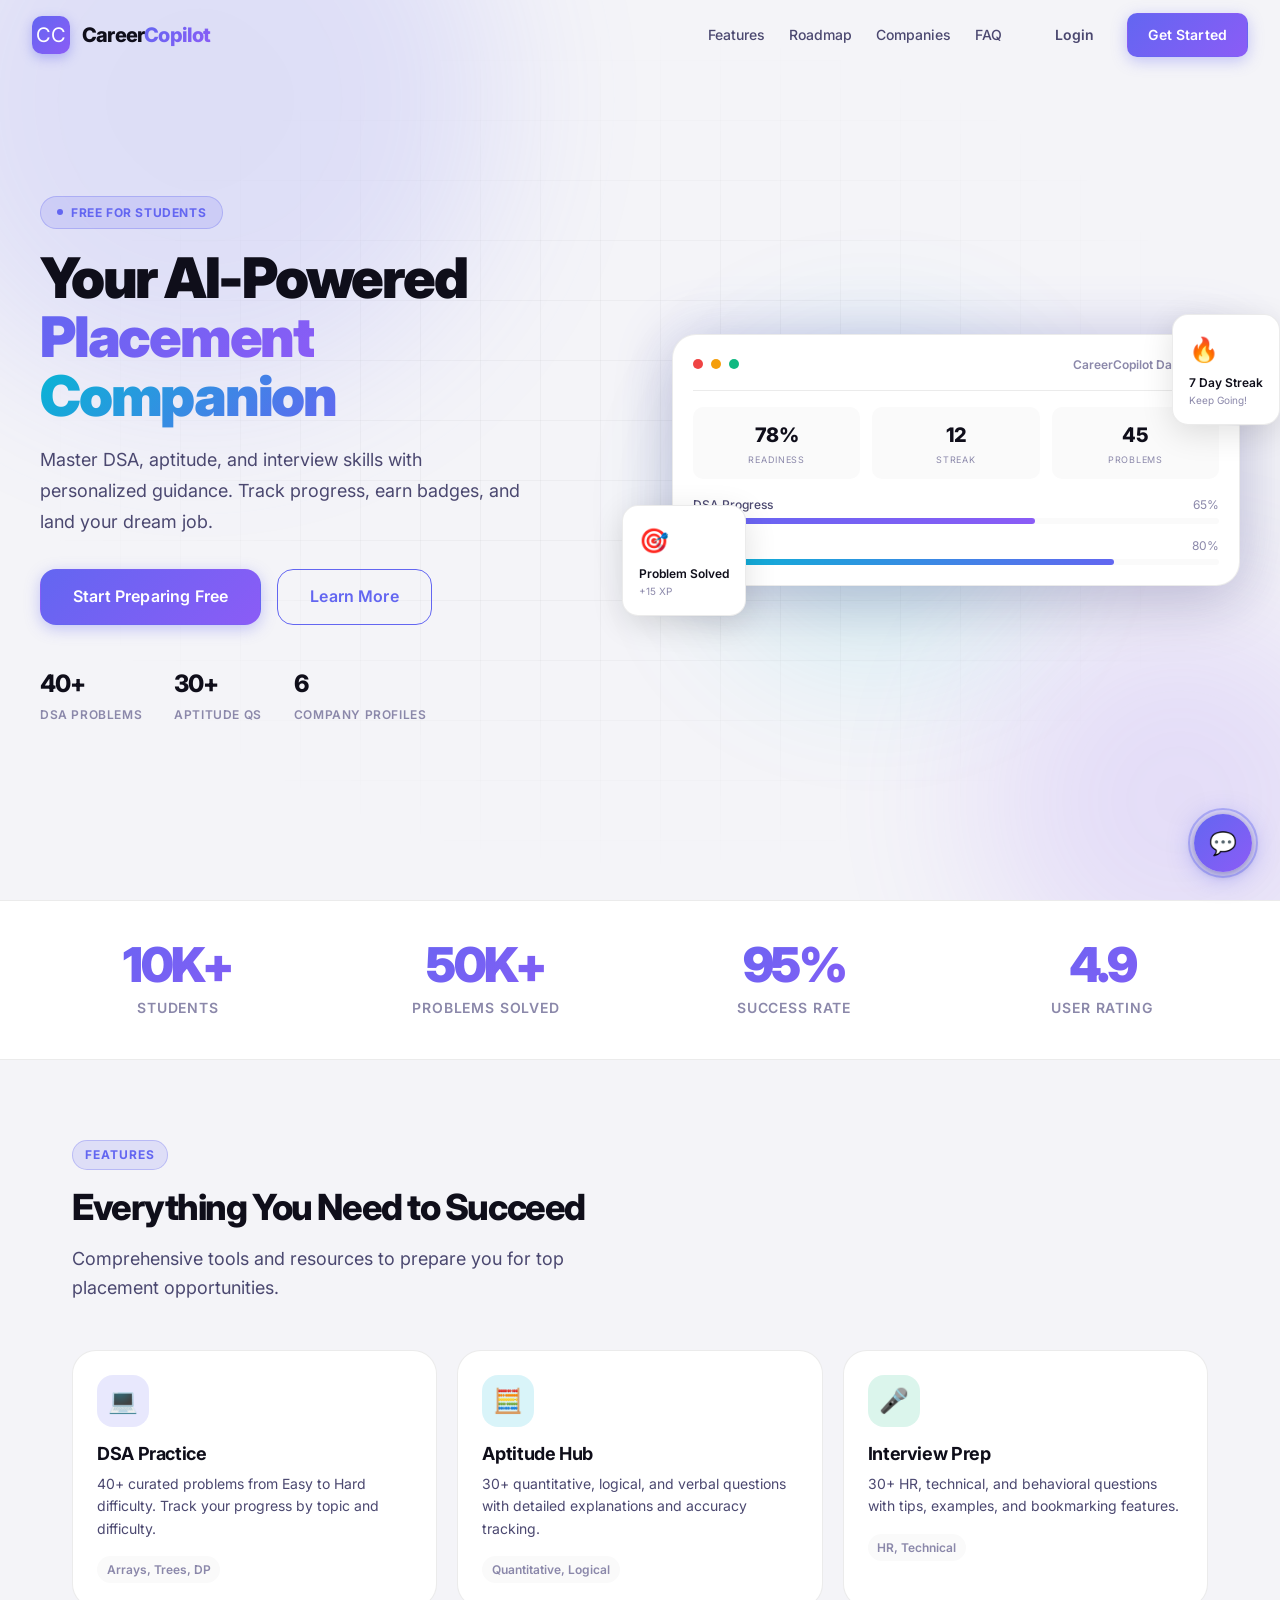
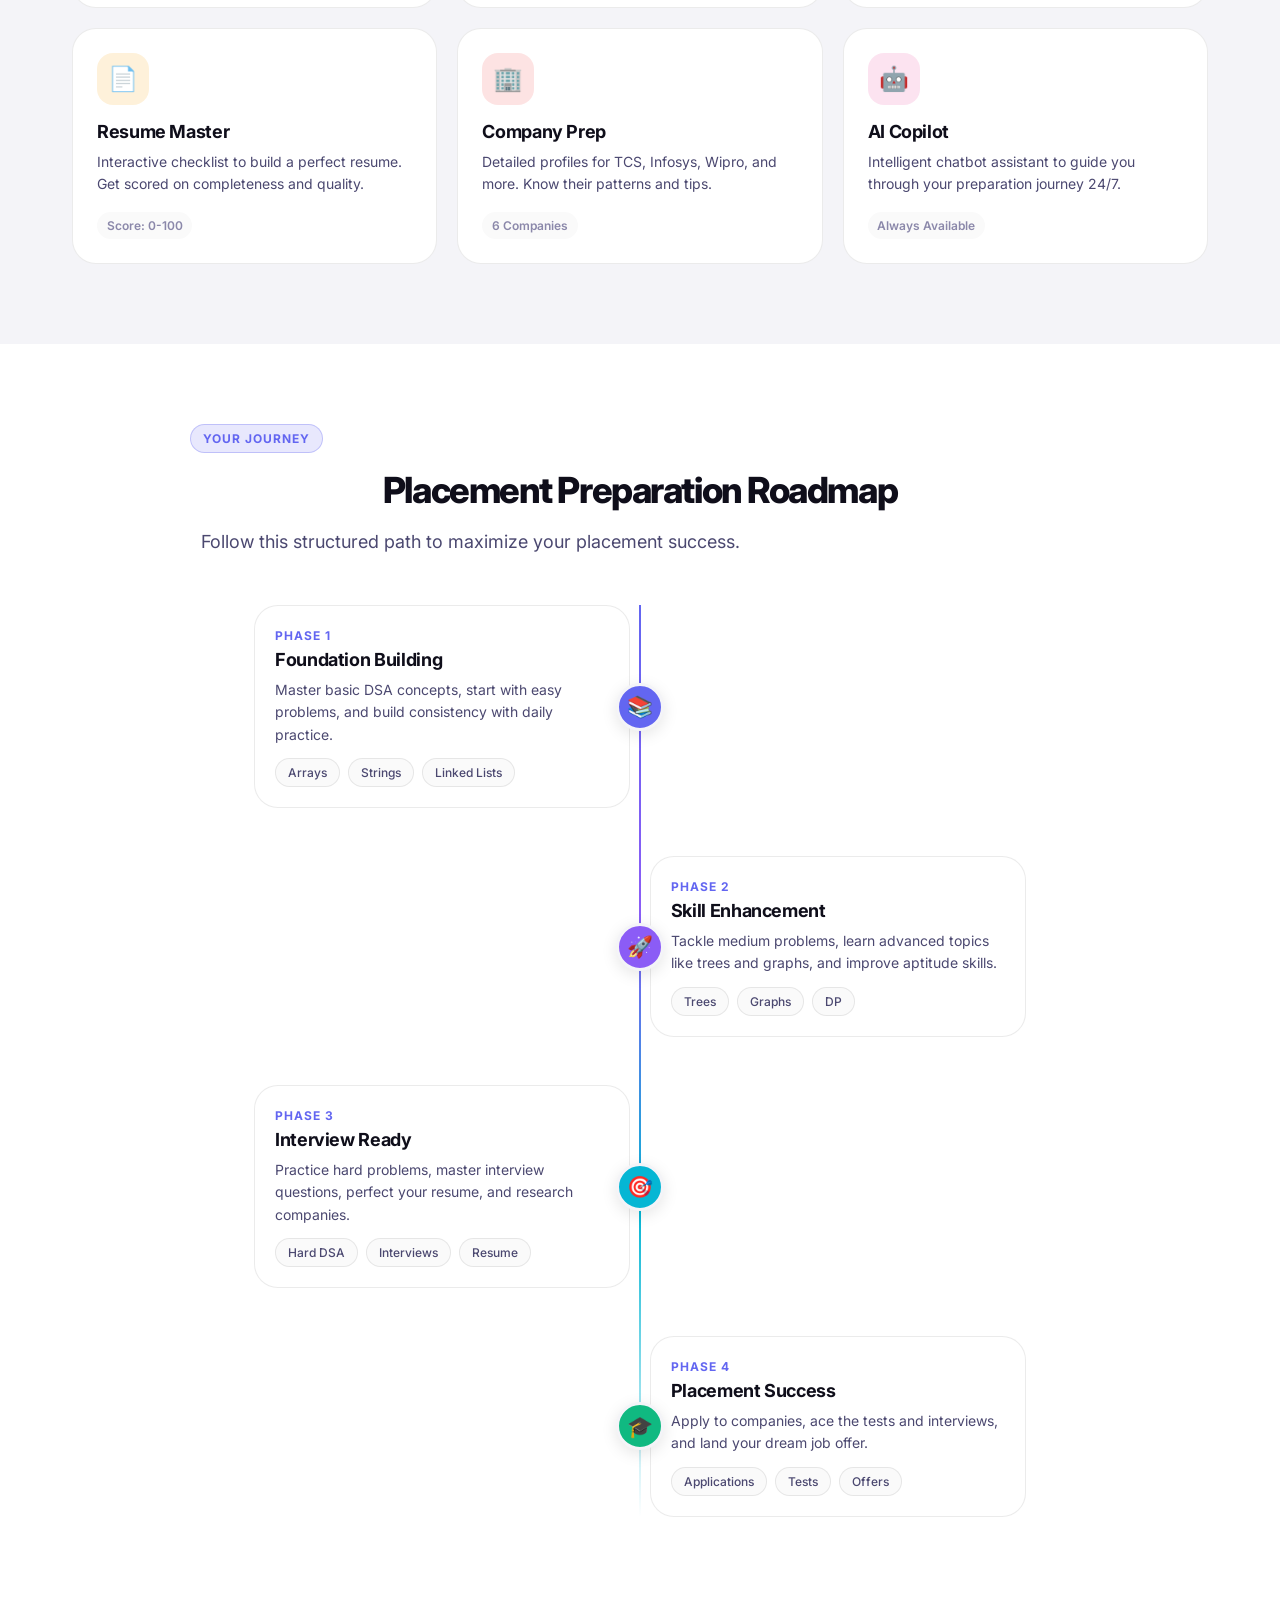
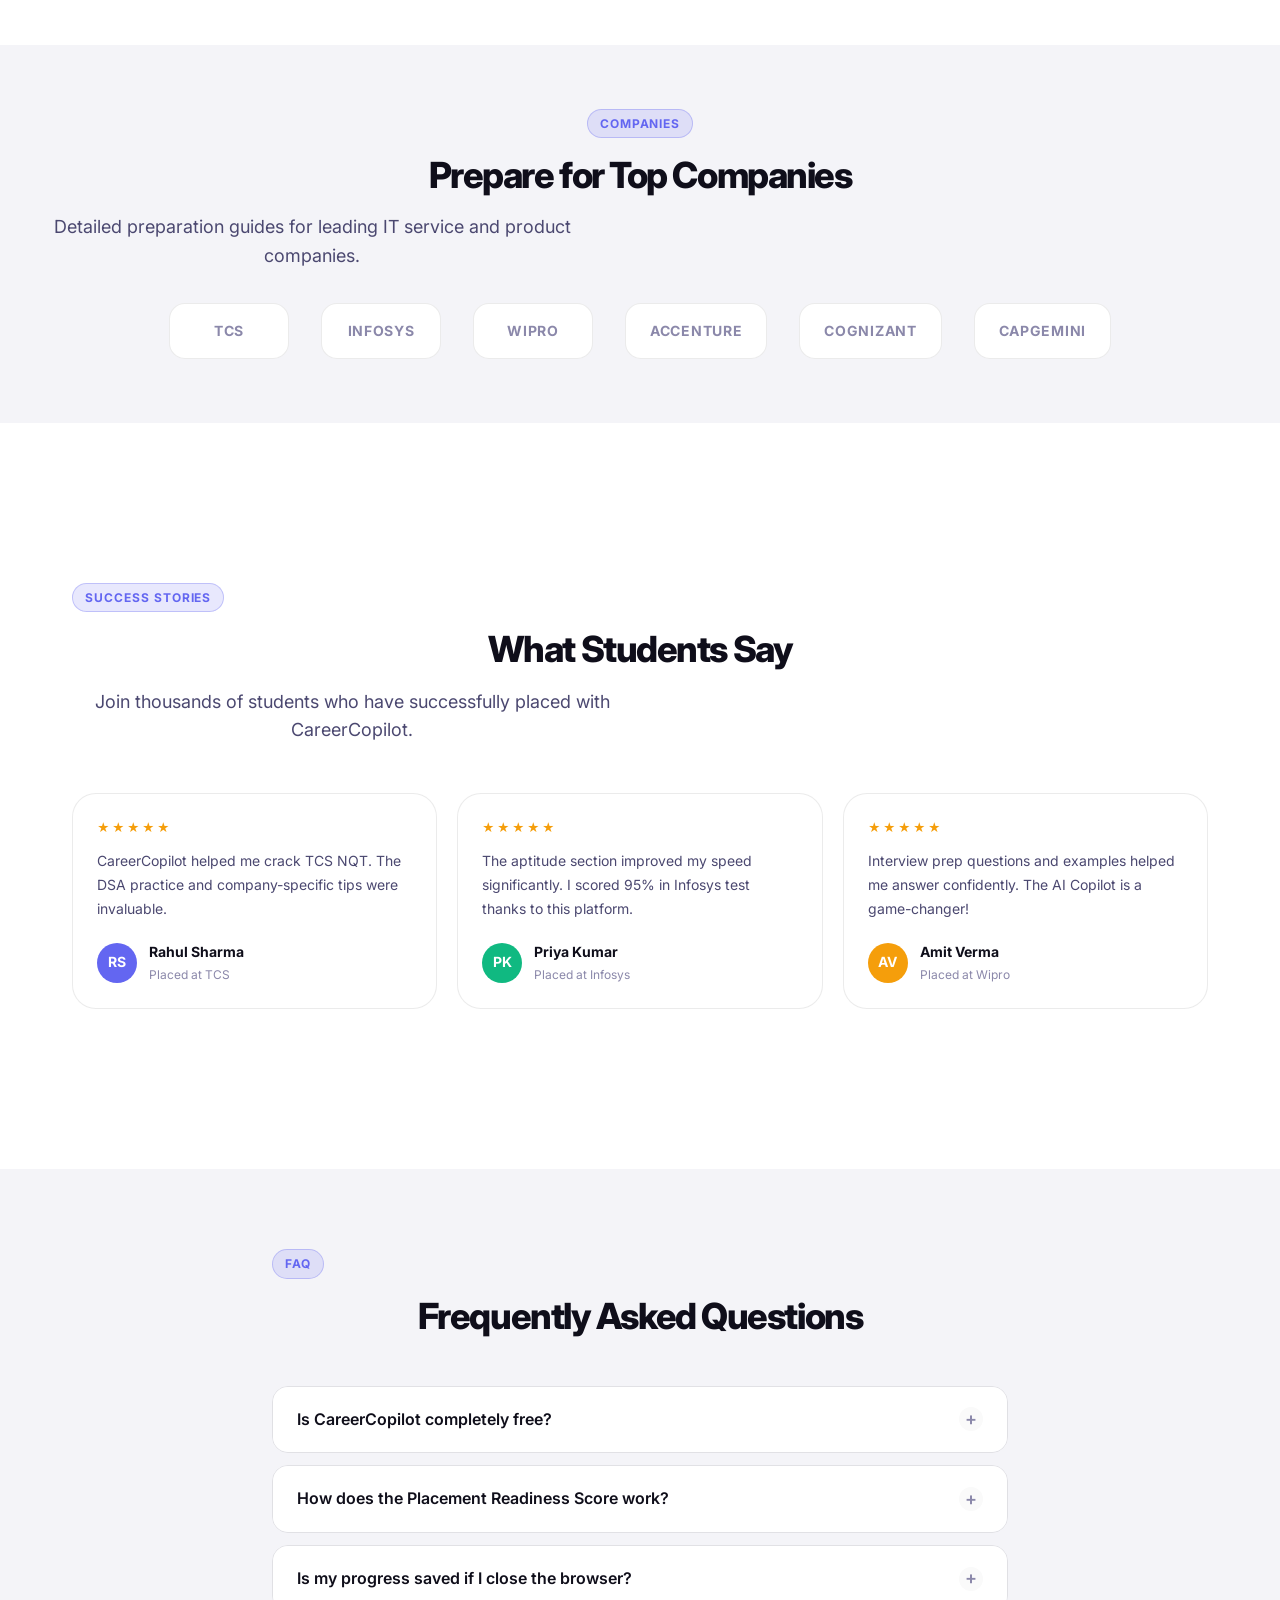
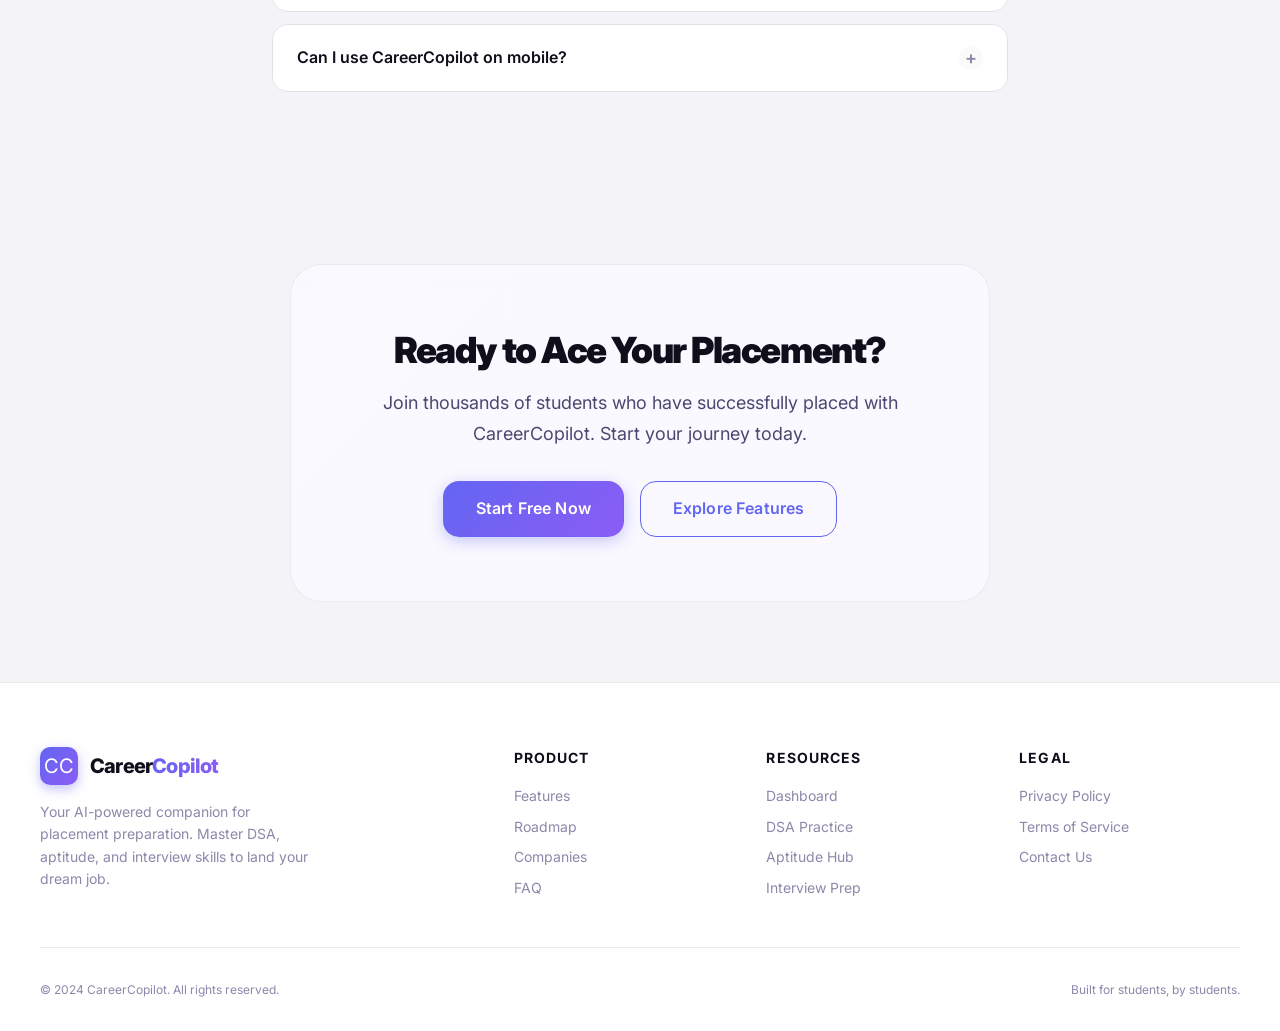
==== index.html @ 29f4ef12 "Initial Commit" ====
<!DOCTYPE html>
<html lang="en">
<head>
<meta charset="UTF-8">
<meta name="viewport" content="width=device-width, initial-scale=1.0">
<title>CareerCopilot — Your AI-Powered Placement Preparation Companion</title>
<meta name="description" content="Ace your placement preparation with CareerCopilot. Practice DSA, aptitude, interview questions, and track your progress with AI-powered guidance.">
<link rel="stylesheet" href="css/designsystem.css">
<link rel="stylesheet" href="css/landing.css">
<link rel="stylesheet" href="css/chatbot.css">
</head>
<body>

<!-- Landing Navigation -->
<nav class="landing-nav">
  <a href="index.html" class="nav-brand">
    <div class="nav-brand-icon">CC</div>
    <div class="nav-brand-name">Career<span>Copilot</span></div>
  </a>
  <div class="nav-links">
    <a href="#features">Features</a>
    <a href="#roadmap">Roadmap</a>
    <a href="#companies">Companies</a>
    <a href="#faq">FAQ</a>
  </div>
  <div class="nav-actions">
    <a href=" dashboard.html" class="btn btn-ghost">Login</a>
    <a href="dashboard.html" class="btn btn-primary">Get Started</a>
  </div>
  <button class="nav-mobile-btn">☰</button>
</nav>

<!-- Hero Section -->
<section class="hero">
  <div class="hero-bg">
    <div class="hero-orb hero-orb-1"></div>
    <div class="hero-orb hero-orb-2"></div>
    <div class="hero-orb hero-orb-3"></div>
    <div class="hero-grid"></div>
  </div>
  
  <div class="hero-content">
    <div class="hero-text">
      <div class="hero-badge">
        <span class="hero-badge-dot"></span>
        Free for Students
      </div>
      <h1 class="hero-title">
        Your AI-Powered<br>
        <span class="highlight">Placement</span> <span class="line-accent">Companion</span>
      </h1>
      <p class="hero-desc">
        Master DSA, aptitude, and interview skills with personalized guidance. Track progress, earn badges, and land your dream job.
      </p>
      <div class="hero-cta">
        <a href="dashboard.html" class="btn btn-primary btn-lg">Start Preparing Free</a>
        <a href="#features" class="btn btn-outline btn-lg">Learn More</a>
      </div>
      <div class="hero-stats">
        <div class="hero-stat-item">
          <div class="hero-stat-value">40+</div>
          <div class="hero-stat-label">DSA Problems</div>
        </div>
        <div class="hero-stat-item">
          <div class="hero-stat-value">30+</div>
          <div class="hero-stat-label">Aptitude Qs</div>
        </div>
        <div class="hero-stat-item">
          <div class="hero-stat-value">6</div>
          <div class="hero-stat-label">Company Profiles</div>
        </div>
      </div>
    </div>
    
    <div class="hero-visual">
      <div class="hero-dashboard-mock">
        <div class="mock-header">
          <div class="mock-dot mock-dot-red"></div>
          <div class="mock-dot mock-dot-yellow"></div>
          <div class="mock-dot mock-dot-green"></div>
          <div class="mock-title">CareerCopilot Dashboard</div>
        </div>
        <div class="mock-stats-row">
          <div class="mock-stat">
            <div class="mock-stat-val">78%</div>
            <div class="mock-stat-lbl">Readiness</div>
          </div>
          <div class="mock-stat">
            <div class="mock-stat-val">12</div>
            <div class="mock-stat-lbl">Streak</div>
          </div>
          <div class="mock-stat">
            <div class="mock-stat-val">45</div>
            <div class="mock-stat-lbl">Problems</div>
          </div>
        </div>
        <div class="mock-progress-list">
          <div class="mock-progress-item">
            <div class="mock-progress-header">
              <span class="mock-progress-label">DSA Progress</span>
              <span class="mock-progress-pct">65%</span>
            </div>
            <div class="progress-bar">
              <div class="progress-fill" style="width: 65%;"></div>
            </div>
          </div>
          <div class="mock-progress-item">
            <div class="mock-progress-header">
              <span class="mock-progress-label">Aptitude</span>
              <span class="mock-progress-pct">80%</span>
            </div>
            <div class="progress-bar">
              <div class="progress-fill accent" style="width: 80%;"></div>
            </div>
          </div>
        </div>
      </div>
      
      <div class="hero-float-card hero-float-card-1">
        <div class="float-card-icon">🎯</div>
        <div class="float-card-text">Problem Solved</div>
        <div class="float-card-sub">+15 XP</div>
      </div>
      
      <div class="hero-float-card hero-float-card-2">
        <div class="float-card-icon">🔥</div>
        <div class="float-card-text">7 Day Streak</div>
        <div class="float-card-sub">Keep Going!</div>
      </div>
    </div>
  </div>
</section>

<!-- Stats Bar -->
<section class="stats-showcase">
  <div class="stats-showcase-grid">
    <div class="showcase-stat">
      <div class="showcase-stat-value">10K+</div>
      <div class="showcase-stat-label">Students</div>
    </div>
    <div class="showcase-stat">
      <div class="showcase-stat-value">50K+</div>
      <div class="showcase-stat-label">Problems Solved</div>
    </div>
    <div class="showcase-stat">
      <div class="showcase-stat-value">95%</div>
      <div class="showcase-stat-label">Success Rate</div>
    </div>
    <div class="showcase-stat">
      <div class="showcase-stat-value">4.9</div>
      <div class="showcase-stat-label">User Rating</div>
    </div>
  </div>
</section>

<!-- Features Section -->
<section class="landing-section" id="features">
  <div class="section-eyebrow">Features</div>
  <h2 class="section-heading">Everything You Need to Succeed</h2>
  <p class="section-subheading">Comprehensive tools and resources to prepare you for top placement opportunities.</p>
  
  <div class="features-grid">
    <div class="feature-card">
      <div class="feature-icon purple">💻</div>
      <h3 class="feature-title">DSA Practice</h3>
      <p class="feature-desc">40+ curated problems from Easy to Hard difficulty. Track your progress by topic and difficulty.</p>
      <span class="feature-tag">Arrays, Trees, DP</span>
    </div>
    
    <div class="feature-card">
      <div class="feature-icon cyan">🧮</div>
      <h3 class="feature-title">Aptitude Hub</h3>
      <p class="feature-desc">30+ quantitative, logical, and verbal questions with detailed explanations and accuracy tracking.</p>
      <span class="feature-tag">Quantitative, Logical</span>
    </div>
    
    <div class="feature-card">
      <div class="feature-icon green">🎤</div>
      <h3 class="feature-title">Interview Prep</h3>
      <p class="feature-desc">30+ HR, technical, and behavioral questions with tips, examples, and bookmarking features.</p>
      <span class="feature-tag">HR, Technical</span>
    </div>
    
    <div class="feature-card">
      <div class="feature-icon amber">📄</div>
      <h3 class="feature-title">Resume Master</h3>
      <p class="feature-desc">Interactive checklist to build a perfect resume. Get scored on completeness and quality.</p>
      <span class="feature-tag">Score: 0-100</span>
    </div>
    
    <div class="feature-card">
      <div class="feature-icon red">🏢</div>
      <h3 class="feature-title">Company Prep</h3>
      <p class="feature-desc">Detailed profiles for TCS, Infosys, Wipro, and more. Know their patterns and tips.</p>
      <span class="feature-tag">6 Companies</span>
    </div>
    
    <div class="feature-card">
      <div class="feature-icon pink">🤖</div>
      <h3 class="feature-title">AI Copilot</h3>
      <p class="feature-desc">Intelligent chatbot assistant to guide you through your preparation journey 24/7.</p>
      <span class="feature-tag">Always Available</span>
    </div>
  </div>
</section>

<!-- Roadmap Section -->
<section class="roadmap-section" id="roadmap">
  <div class="roadmap-inner">
    <div class="section-eyebrow text-center">Your Journey</div>
    <h2 class="section-heading text-center">Placement Preparation Roadmap</h2>
    <p class="section-subheading text-center">Follow this structured path to maximize your placement success.</p>
    
    <div class="roadmap-timeline">
      <div class="timeline-item">
        <div class="timeline-dot" style="background: #6366F1;">📚</div>
        <div class="timeline-content">
          <div class="timeline-phase">Phase 1</div>
          <h3 class="timeline-title">Foundation Building</h3>
          <p class="timeline-desc">Master basic DSA concepts, start with easy problems, and build consistency with daily practice.</p>
          <div class="timeline-tags">
            <span class="tag">Arrays</span>
            <span class="tag">Strings</span>
            <span class="tag">Linked Lists</span>
          </div>
        </div>
      </div>
      
      <div class="timeline-item">
        <div class="timeline-dot" style="background: #8B5CF6;">🚀</div>
        <div class="timeline-content">
          <div class="timeline-phase">Phase 2</div>
          <h3 class="timeline-title">Skill Enhancement</h3>
          <p class="timeline-desc">Tackle medium problems, learn advanced topics like trees and graphs, and improve aptitude skills.</p>
          <div class="timeline-tags">
            <span class="tag">Trees</span>
            <span class="tag">Graphs</span>
            <span class="tag">DP</span>
          </div>
        </div>
      </div>
      
      <div class="timeline-item">
        <div class="timeline-dot" style="background: #06B6D4;">🎯</div>
        <div class="timeline-content">
          <div class="timeline-phase">Phase 3</div>
          <h3 class="timeline-title">Interview Ready</h3>
          <p class="timeline-desc">Practice hard problems, master interview questions, perfect your resume, and research companies.</p>
          <div class="timeline-tags">
            <span class="tag">Hard DSA</span>
            <span class="tag">Interviews</span>
            <span class="tag">Resume</span>
          </div>
        </div>
      </div>
      
      <div class="timeline-item">
        <div class="timeline-dot" style="background: #10B981;">🎓</div>
        <div class="timeline-content">
          <div class="timeline-phase">Phase 4</div>
          <h3 class="timeline-title">Placement Success</h3>
          <p class="timeline-desc">Apply to companies, ace the tests and interviews, and land your dream job offer.</p>
          <div class="timeline-tags">
            <span class="tag">Applications</span>
            <span class="tag">Tests</span>
            <span class="tag">Offers</span>
          </div>
        </div>
      </div>
    </div>
  </div>
</section>

<!-- Companies Section -->
<section class="companies-section" id="companies">
  <div class="section-eyebrow">Companies</div>
  <h2 class="section-heading text-center">Prepare for Top Companies</h2>
  <p class="section-subheading text-center">Detailed preparation guides for leading IT service and product companies.</p>
  
  <div class="company-logos">
    <div class="company-logo-item">TCS</div>
    <div class="company-logo-item">Infosys</div>
    <div class="company-logo-item">Wipro</div>
    <div class="company-logo-item">Accenture</div>
    <div class="company-logo-item">Cognizant</div>
    <div class="company-logo-item">Capgemini</div>
  </div>
</section>

<!-- Testimonials Section -->
<section class="testimonials-section">
  <div class="landing-section">
    <div class="section-eyebrow text-center">Success Stories</div>
    <h2 class="section-heading text-center">What Students Say</h2>
    <p class="section-subheading text-center">Join thousands of students who have successfully placed with CareerCopilot.</p>
    
    <div class="testimonials-grid">
      <div class="testimonial-card">
        <div class="stars">★★★★★</div>
        <p class="testimonial-text">CareerCopilot helped me crack TCS NQT. The DSA practice and company-specific tips were invaluable.</p>
        <div class="testimonial-author">
          <div class="author-avatar" style="background: #6366F1;">RS</div>
          <div>
            <div class="author-name">Rahul Sharma</div>
            <div class="author-role">Placed at TCS</div>
          </div>
        </div>
      </div>
      
      <div class="testimonial-card">
        <div class="stars">★★★★★</div>
        <p class="testimonial-text">The aptitude section improved my speed significantly. I scored 95% in Infosys test thanks to this platform.</p>
        <div class="testimonial-author">
          <div class="author-avatar" style="background: #10B981;">PK</div>
          <div>
            <div class="author-name">Priya Kumar</div>
            <div class="author-role">Placed at Infosys</div>
          </div>
        </div>
      </div>
      
      <div class="testimonial-card">
        <div class="stars">★★★★★</div>
        <p class="testimonial-text">Interview prep questions and examples helped me answer confidently. The AI Copilot is a game-changer!</p>
        <div class="testimonial-author">
          <div class="author-avatar" style="background: #F59E0B;">AV</div>
          <div>
            <div class="author-name">Amit Verma</div>
            <div class="author-role">Placed at Wipro</div>
          </div>
        </div>
      </div>
    </div>
  </div>
</section>

<!-- FAQ Section -->
<section class="faq-section" id="faq">
  <div class="section-eyebrow text-center">FAQ</div>
  <h2 class="section-heading text-center">Frequently Asked Questions</h2>
  
  <div class="faq-list">
    <div class="faq-item">
      <div class="faq-question">
        Is CareerCopilot completely free?
        <div class="faq-icon">+</div>
      </div>
      <div class="faq-answer">
        <p>Yes! CareerCopilot is completely free to use. All features including DSA practice, aptitude tests, interview prep, and the AI Copilot are available at no cost.</p>
      </div>
    </div>
    
    <div class="faq-item">
      <div class="faq-question">
        How does the Placement Readiness Score work?
        <div class="faq-icon">+</div>
      </div>
      <div class="faq-answer">
        <p>Your Placement Readiness Score is calculated based on your progress across all modules: DSA completion (30%), Aptitude accuracy (20%), Interview prep (20%), Resume score (20%), and Consistency streak (10%).</p>
      </div>
    </div>
    
    <div class="faq-item">
      <div class="faq-question">
        Is my progress saved if I close the browser?
        <div class="faq-icon">+</div>
      </div>
      <div class="faq-answer">
        <p>Yes! All your progress, completed questions, bookmarks, notes, and settings are saved in your browser's Local Storage. Your data persists across sessions on the same device and browser.</p>
      </div>
    </div>
    
    <div class="faq-item">
      <div class="faq-question">
        Can I use CareerCopilot on mobile?
        <div class="faq-icon">+</div>
      </div>
      <div class="faq-answer">
        <p>Absolutely! CareerCopilot is fully responsive and works seamlessly on mobile devices. Practice on the go with the same great experience.</p>
      </div>
    </div>
  </div>
</section>

<!-- CTA Section -->
<section class="cta-section">
  <div class="cta-inner">
    <h2 class="cta-title">Ready to Ace Your Placement?</h2>
    <p class="cta-desc">Join thousands of students who have successfully placed with CareerCopilot. Start your journey today.</p>
    <div class="cta-actions">
      <a href="dashboard.html" class="btn btn-primary btn-lg">Start Free Now</a>
      <a href="#features" class="btn btn-outline btn-lg">Explore Features</a>
    </div>
  </div>
</section>

<!-- Footer -->
<footer class="footer">
  <div class="footer-grid">
    <div>
      <div class="nav-brand" style="margin-bottom: var(--space-4);">
        <div class="nav-brand-icon">CC</div>
        <div class="nav-brand-name">Career<span>Copilot</span></div>
      </div>
      <p class="footer-brand-desc">Your AI-powered companion for placement preparation. Master DSA, aptitude, and interview skills to land your dream job.</p>
    </div>
    
    <div>
      <div class="footer-col-title">Product</div>
      <div class="footer-links">
        <a href="#features">Features</a>
        <a href="#roadmap">Roadmap</a>
        <a href="#companies">Companies</a>
        <a href="#faq">FAQ</a>
      </div>
    </div>
    
    <div>
      <div class="footer-col-title">Resources</div>
      <div class="footer-links">
        <a href="dashboard.html">Dashboard</a>
        <a href="coding.html">DSA Practice</a>
        <a href="aptitude.html">Aptitude Hub</a>
        <a href="interview.html">Interview Prep</a>
      </div>
    </div>
    
    <div>
      <div class="footer-col-title">Legal</div>
      <div class="footer-links">
        <a href="#">Privacy Policy</a>
        <a href="#">Terms of Service</a>
        <a href="#">Contact Us</a>
      </div>
    </div>
  </div>
  
  <div class="footer-bottom">
    <div class="footer-copyright">© 2024 CareerCopilot. All rights reserved.</div>
    <div class="footer-tagline">Built for students, by students.</div>
  </div>
</footer>

<script src="js/storage.js"></script>
<script src="js/data.js"></script>
<script src="js/theme.js"></script>
<script src="js/main.js"></script>
<script src="js/chatbot.js"></script>
<script src="js/chatbot-ui.js"></script>
</body>
</html>
---- css/designsystem.css ----
/* ============================================
   CareerCopilot Design System
   ============================================ */

@import url('https://fonts.googleapis.com/css2?family=Inter:wght@300;400;500;600;700;800;900&family=JetBrains+Mono:wght@400;500;600&display=swap');

/* ---- CSS Custom Properties ---- */
:root {
  /* Brand Colors */
  --primary: #6366F1;
  --primary-hover: #4F46E5;
  --primary-light: rgba(99,102,241,0.15);
  --secondary: #8B5CF6;
  --accent: #06B6D4;
  --accent-light: rgba(6,182,212,0.15);

  /* Semantic Colors */
  --success: #10B981;
  --warning: #F59E0B;
  --danger: #EF4444;
  --info: #3B82F6;

  /* Dark Theme (default) */
  --bg-base: #0A0A0F;
  --bg-surface: #12121A;
  --bg-elevated: #1A1A27;
  --bg-card: #1E1E2E;
  --bg-hover: #252538;

  --text-primary: #F1F0FF;
  --text-secondary: #A09DC0;
  --text-muted: #6B6890;
  --text-inverse: #0A0A0F;

  --border: rgba(255,255,255,0.08);
  --border-hover: rgba(255,255,255,0.16);
  --border-focus: rgba(99,102,241,0.5);

  --glass: rgba(255,255,255,0.04);
  --glass-border: rgba(255,255,255,0.08);

  /* Shadows */
  --shadow-sm: 0 1px 3px rgba(0,0,0,0.4);
  --shadow-md: 0 4px 16px rgba(0,0,0,0.5);
  --shadow-lg: 0 8px 32px rgba(0,0,0,0.6);
  --shadow-xl: 0 16px 64px rgba(0,0,0,0.7);
  --shadow-glow: 0 0 32px rgba(99,102,241,0.25);

  /* Gradients */
  --gradient-primary: linear-gradient(135deg, #6366F1 0%, #8B5CF6 100%);
  --gradient-accent: linear-gradient(135deg, #06B6D4 0%, #6366F1 100%);
  --gradient-success: linear-gradient(135deg, #10B981 0%, #059669 100%);
  --gradient-warm: linear-gradient(135deg, #F59E0B 0%, #EF4444 100%);
  --gradient-hero: linear-gradient(135deg, #0A0A0F 0%, #12121A 50%, #0A0A0F 100%);

  /* Typography */
  --font-sans: 'Inter', -apple-system, BlinkMacSystemFont, sans-serif;
  --font-mono: 'JetBrains Mono', 'Fira Code', monospace;

  /* Font Sizes */
  --text-xs: 0.75rem;
  --text-sm: 0.875rem;
  --text-base: 1rem;
  --text-lg: 1.125rem;
  --text-xl: 1.25rem;
  --text-2xl: 1.5rem;
  --text-3xl: 1.875rem;
  --text-4xl: 2.25rem;
  --text-5xl: 3rem;
  --text-6xl: 3.75rem;

  /* Spacing */
  --space-1: 0.25rem;
  --space-2: 0.5rem;
  --space-3: 0.75rem;
  --space-4: 1rem;
  --space-5: 1.25rem;
  --space-6: 1.5rem;
  --space-8: 2rem;
  --space-10: 2.5rem;
  --space-12: 3rem;
  --space-16: 4rem;
  --space-20: 5rem;
  --space-24: 6rem;

  /* Border Radius */
  --radius-sm: 6px;
  --radius-md: 10px;
  --radius-lg: 16px;
  --radius-xl: 24px;
  --radius-2xl: 32px;
  --radius-full: 9999px;

  /* Transitions */
  --transition-fast: 150ms cubic-bezier(0.4,0,0.2,1);
  --transition-base: 250ms cubic-bezier(0.4,0,0.2,1);
  --transition-slow: 400ms cubic-bezier(0.4,0,0.2,1);
  --transition-spring: 500ms cubic-bezier(0.34,1.56,0.64,1);

  /* Sidebar */
  --sidebar-width: 260px;
  --header-height: 64px;

  /* Z-index */
  --z-dropdown: 100;
  --z-sticky: 200;
  --z-modal: 300;
  --z-toast: 400;
  --z-chatbot: 500;
}

/* Light Theme */
[data-theme="light"] {
  --bg-base: #F4F4F8;
  --bg-surface: #FFFFFF;
  --bg-elevated: #FAFAFA;
  --bg-card: #FFFFFF;
  --bg-hover: #F0F0F8;

  --text-primary: #0F0E1A;
  --text-secondary: #4B4870;
  --text-muted: #8B88AA;
  --text-inverse: #FFFFFF;

  --border: rgba(0,0,0,0.08);
  --border-hover: rgba(0,0,0,0.16);
  --border-focus: rgba(99,102,241,0.4);

  --glass: rgba(255,255,255,0.7);
  --glass-border: rgba(0,0,0,0.08);

  --shadow-sm: 0 1px 3px rgba(0,0,0,0.08);
  --shadow-md: 0 4px 16px rgba(0,0,0,0.1);
  --shadow-lg: 0 8px 32px rgba(0,0,0,0.12);
  --shadow-xl: 0 16px 64px rgba(0,0,0,0.15);
  --shadow-glow: 0 0 32px rgba(99,102,241,0.2);

  --gradient-hero: linear-gradient(135deg, #F4F4F8 0%, #FFFFFF 50%, #F4F4F8 100%);
}

/* ---- Global Reset ---- */
*, *::before, *::after {
  box-sizing: border-box;
  margin: 0;
  padding: 0;
}

html { transition: background-color var(--transition-slow), color var(--transition-slow);
  font-size: 16px;
  scroll-behavior: smooth;
  -webkit-text-size-adjust: 100%;
}

body {
  font-family: var(--font-sans);
  font-size: var(--text-base);
  font-weight: 400;
  line-height: 1.6;
  color: var(--text-primary);
  background-color: var(--bg-base);
  min-height: 100vh;
  transition: background-color var(--transition-slow), color var(--transition-slow);
  -webkit-font-smoothing: antialiased;
  -moz-osx-font-smoothing: grayscale;
}

a {
  color: var(--primary);
  text-decoration: none;
  transition: color var(--transition-fast);
}
a:hover { color: var(--primary-hover); }

img, svg { display: block; max-width: 100%; }
button, input, select, textarea { font-family: inherit; }
ul, ol { list-style: none; }
button { cursor: pointer; border: none; background: none; }

/* ---- Typography ---- */
h1,h2,h3,h4,h5,h6 {
  font-weight: 700;
  line-height: 1.2;
  letter-spacing: -0.02em;
  color: var(--text-primary);
}
h1 { font-size: var(--text-5xl); }
h2 { font-size: var(--text-4xl); }
h3 { font-size: var(--text-3xl); }
h4 { font-size: var(--text-2xl); }
h5 { font-size: var(--text-xl); }
h6 { font-size: var(--text-lg); }

p { color: var(--text-secondary); line-height: 1.7; }

/* ---- Utility Classes ---- */
.text-primary { color: var(--primary) !important; }
.text-secondary { color: var(--secondary) !important; }
.text-accent { color: var(--accent) !important; }
.text-success { color: var(--success) !important; }
.text-warning { color: var(--warning) !important; }
.text-danger { color: var(--danger) !important; }
.text-muted { color: var(--text-muted) !important; }

.gradient-text {
  background: var(--gradient-primary);
  -webkit-background-clip: text;
  -webkit-text-fill-color: transparent;
  background-clip: text;
}

.gradient-text-accent {
  background: var(--gradient-accent);
  -webkit-background-clip: text;
  -webkit-text-fill-color: transparent;
  background-clip: text;
}

/* ---- Buttons ---- */
.btn {
  display: inline-flex;
  align-items: center;
  gap: var(--space-2);
  padding: 0.625rem var(--space-5);
  font-size: var(--text-sm);
  font-weight: 600;
  border-radius: var(--radius-md);
  transition: all var(--transition-base);
  cursor: pointer;
  border: 1px solid transparent;
  white-space: nowrap;
  letter-spacing: 0.01em;
  text-decoration: none;
}

.btn-primary {
  background: var(--gradient-primary);
  color: #fff;
  box-shadow: 0 4px 15px rgba(99,102,241,0.35);
}
.btn-primary:hover {
  transform: translateY(-2px);
  box-shadow: 0 8px 25px rgba(99,102,241,0.45);
  color: #fff;
}
.btn-primary:active { transform: translateY(0); }

.btn-secondary {
  background: var(--bg-elevated);
  color: var(--text-primary);
  border-color: var(--border);
}
.btn-secondary:hover {
  background: var(--bg-hover);
  border-color: var(--border-hover);
  color: var(--text-primary);
}

.btn-outline {
  background: transparent;
  color: var(--primary);
  border-color: var(--primary);
}
.btn-outline:hover {
  background: var(--primary-light);
  color: var(--primary);
}

.btn-ghost {
  background: transparent;
  color: var(--text-secondary);
  border-color: transparent;
}
.btn-ghost:hover {
  background: var(--bg-hover);
  color: var(--text-primary);
}

.btn-danger {
  background: var(--danger);
  color: #fff;
}
.btn-danger:hover { background: #DC2626; color: #fff; }

.btn-sm { padding: 0.375rem var(--space-3); font-size: var(--text-xs); }
.btn-lg { padding: 0.875rem var(--space-8); font-size: var(--text-base); border-radius: var(--radius-lg); }
.btn-xl { padding: 1.125rem var(--space-10); font-size: var(--text-lg); border-radius: var(--radius-lg); }
.btn-icon { padding: 0.625rem; }

/* ---- Cards ---- */
.card {
  background: var(--bg-card);
  border: 1px solid var(--border);
  border-radius: var(--radius-lg);
  padding: var(--space-6);
  transition: all var(--transition-base);
}
.card:hover {
  border-color: var(--border-hover);
  box-shadow: var(--shadow-md);
  transform: translateY(-2px);
}

.card-glass {
  background: var(--glass);
  backdrop-filter: blur(20px);
  -webkit-backdrop-filter: blur(20px);
  border: 1px solid var(--glass-border);
  border-radius: var(--radius-lg);
}

/* ---- Badges ---- */
.badge {
  display: inline-flex;
  align-items: center;
  gap: 4px;
  padding: 0.2rem 0.6rem;
  font-size: var(--text-xs);
  font-weight: 600;
  border-radius: var(--radius-full);
  letter-spacing: 0.02em;
  text-transform: uppercase;
}
.badge-primary { background: var(--primary-light); color: var(--primary); }
.badge-success { background: rgba(16,185,129,0.15); color: var(--success); }
.badge-warning { background: rgba(245,158,11,0.15); color: var(--warning); }
.badge-danger { background: rgba(239,68,68,0.15); color: var(--danger); }
.badge-accent { background: var(--accent-light); color: var(--accent); }
.badge-muted { background: var(--bg-elevated); color: var(--text-muted); }

/* ---- Progress Bars ---- */
.progress-bar {
  width: 100%;
  height: 6px;
  background: var(--bg-elevated);
  border-radius: var(--radius-full);
  overflow: hidden;
}
.progress-fill {
  height: 100%;
  background: var(--gradient-primary);
  border-radius: var(--radius-full);
  transition: width 0.8s cubic-bezier(0.4,0,0.2,1);
}
.progress-fill.accent { background: var(--gradient-accent); }
.progress-fill.success { background: var(--gradient-success); }
.progress-fill.warning { background: var(--gradient-warm); }

/* ---- Form Elements ---- */
.form-group { display: flex; flex-direction: column; gap: var(--space-2); }
.form-label {
  font-size: var(--text-sm);
  font-weight: 600;
  color: var(--text-secondary);
  letter-spacing: 0.01em;
}
.form-input, .form-select, .form-textarea {
  width: 100%;
  padding: 0.75rem var(--space-4);
  background: var(--bg-elevated);
  border: 1px solid var(--border);
  border-radius: var(--radius-md);
  color: var(--text-primary);
  font-size: var(--text-sm);
  transition: all var(--transition-fast);
  outline: none;
}
.form-input:focus, .form-select:focus, .form-textarea:focus {
  border-color: var(--primary);
  box-shadow: 0 0 0 3px rgba(99,102,241,0.15);
}
.form-input::placeholder { color: var(--text-muted); }
.form-textarea { resize: vertical; min-height: 100px; }
.form-select { appearance: none; cursor: pointer; }

/* ---- Modals ---- */
.modal-overlay {
  position: fixed;
  inset: 0;
  background: rgba(0,0,0,0.7);
  backdrop-filter: blur(4px);
  z-index: var(--z-modal);
  display: flex;
  align-items: center;
  justify-content: center;
  padding: var(--space-4);
  opacity: 0;
  visibility: hidden;
  transition: all var(--transition-base);
}
.modal-overlay.active {
  opacity: 1;
  visibility: visible;
}
.modal {
  background: var(--bg-card);
  border: 1px solid var(--border);
  border-radius: var(--radius-xl);
  padding: var(--space-8);
  max-width: 560px;
  width: 100%;
  transform: scale(0.95) translateY(10px);
  transition: transform var(--transition-spring);
  max-height: 90vh;
  overflow-y: auto;
}
.modal-overlay.active .modal {
  transform: scale(1) translateY(0);
}
.modal-header {
  display: flex;
  align-items: center;
  justify-content: space-between;
  margin-bottom: var(--space-6);
}
.modal-close {
  width: 32px; height: 32px;
  border-radius: var(--radius-full);
  background: var(--bg-elevated);
  border: 1px solid var(--border);
  color: var(--text-secondary);
  display: flex; align-items: center; justify-content: center;
  transition: all var(--transition-fast);
}
.modal-close:hover { background: var(--danger); color: #fff; border-color: var(--danger); }

/* ---- Tooltips ---- */
[data-tooltip] {
  position: relative;
}
[data-tooltip]::after {
  content: attr(data-tooltip);
  position: absolute;
  bottom: calc(100% + 8px);
  left: 50%;
  transform: translateX(-50%);
  background: var(--bg-elevated);
  color: var(--text-primary);
  padding: 0.375rem 0.75rem;
  border-radius: var(--radius-sm);
  font-size: var(--text-xs);
  white-space: nowrap;
  border: 1px solid var(--border);
  pointer-events: none;
  opacity: 0;
  transition: opacity var(--transition-fast);
  z-index: 100;
}
[data-tooltip]:hover::after { opacity: 1; }

/* ---- Scrollbar ---- */
::-webkit-scrollbar { width: 6px; height: 6px; }
::-webkit-scrollbar-track { background: var(--bg-base); }
::-webkit-scrollbar-thumb {
  background: var(--border-hover);
  border-radius: var(--radius-full);
}
::-webkit-scrollbar-thumb:hover { background: var(--primary); }

/* ---- Animations ---- */
@keyframes fadeIn {
  from { opacity: 0; transform: translateY(12px); }
  to { opacity: 1; transform: translateY(0); }
}
@keyframes fadeInLeft {
  from { opacity: 0; transform: translateX(-20px); }
  to { opacity: 1; transform: translateX(0); }
}
@keyframes fadeInRight {
  from { opacity: 0; transform: translateX(20px); }
  to { opacity: 1; transform: translateX(0); }
}
@keyframes scaleIn {
  from { opacity: 0; transform: scale(0.9); }
  to { opacity: 1; transform: scale(1); }
}
@keyframes pulse {
  0%,100% { opacity: 1; }
  50% { opacity: 0.5; }
}
@keyframes spin {
  to { transform: rotate(360deg); }
}
@keyframes slideUp {
  from { opacity: 0; transform: translateY(30px); }
  to { opacity: 1; transform: translateY(0); }
}
@keyframes float {
  0%,100% { transform: translateY(0px); }
  50% { transform: translateY(-12px); }
}
@keyframes glowPulse {
  0%,100% { box-shadow: 0 0 20px rgba(99,102,241,0.3); }
  50% { box-shadow: 0 0 40px rgba(99,102,241,0.6); }
}
@keyframes shimmer {
  0% { background-position: -200% center; }
  100% { background-position: 200% center; }
}
@keyframes countUp {
  from { opacity: 0; transform: translateY(10px); }
  to { opacity: 1; transform: translateY(0); }
}

.animate-fade { animation: fadeIn 0.5s ease both; }
.animate-slide-up { animation: slideUp 0.6s ease both; }
.animate-float { animation: float 4s ease-in-out infinite; }
.animate-pulse { animation: pulse 2s ease-in-out infinite; }
.animate-glow { animation: glowPulse 2s ease-in-out infinite; }
.animate-spin { animation: spin 1s linear infinite; }

.delay-1 { animation-delay: 0.1s; }
.delay-2 { animation-delay: 0.2s; }
.delay-3 { animation-delay: 0.3s; }
.delay-4 { animation-delay: 0.4s; }
.delay-5 { animation-delay: 0.5s; }

/* Reveal animation (JS-triggered) */
.reveal {
  opacity: 0;
  transform: translateY(30px);
  transition: opacity 0.7s ease, transform 0.7s ease;
}
.reveal.revealed {
  opacity: 1;
  transform: translateY(0);
}

/* ---- Dividers ---- */
.divider {
  height: 1px;
  background: var(--border);
  margin: var(--space-6) 0;
}

/* ---- Tags ---- */
.tag {
  display: inline-flex;
  align-items: center;
  padding: 0.25rem 0.75rem;
  background: var(--bg-elevated);
  border: 1px solid var(--border);
  border-radius: var(--radius-full);
  font-size: var(--text-xs);
  font-weight: 500;
  color: var(--text-secondary);
  cursor: default;
  transition: all var(--transition-fast);
}
.tag:hover { border-color: var(--primary); color: var(--primary); }
.tag.active { background: var(--primary-light); border-color: var(--primary); color: var(--primary); }

/* ---- Empty State ---- */
.empty-state {
  display: flex;
  flex-direction: column;
  align-items: center;
  justify-content: center;
  padding: var(--space-16) var(--space-8);
  text-align: center;
  gap: var(--space-4);
}
.empty-state-icon {
  width: 80px; height: 80px;
  border-radius: var(--radius-xl);
  background: var(--bg-elevated);
  border: 1px solid var(--border);
  display: flex; align-items: center; justify-content: center;
  font-size: 2rem;
  margin-bottom: var(--space-2);
}

/* ---- Loading ---- */
.skeleton {
  background: linear-gradient(90deg, var(--bg-elevated) 25%, var(--bg-hover) 50%, var(--bg-elevated) 75%);
  background-size: 200% 100%;
  animation: shimmer 1.5s infinite;
  border-radius: var(--radius-md);
}

/* ---- Difficulty Colors ---- */
.diff-easy { color: var(--success); }
.diff-medium { color: var(--warning); }
.diff-hard { color: var(--danger); }

.diff-badge-easy { background: rgba(16,185,129,0.15); color: var(--success); }
.diff-badge-medium { background: rgba(245,158,11,0.15); color: var(--warning); }
.diff-badge-hard { background: rgba(239,68,68,0.15); color: var(--danger); }

/* ---- Grid Utilities ---- */
.grid { display: grid; }
.grid-2 { grid-template-columns: repeat(2, 1fr); gap: var(--space-4); }
.grid-3 { grid-template-columns: repeat(3, 1fr); gap: var(--space-4); }
.grid-4 { grid-template-columns: repeat(4, 1fr); gap: var(--space-4); }

.content-grid { display: grid; grid-template-columns: 1fr; gap: var(--space-6); }
.content-grid-2 { display: grid; grid-template-columns: repeat(2, 1fr); gap: var(--space-6); }
.content-grid-3 { display: grid; grid-template-columns: repeat(3, 1fr); gap: var(--space-6); }

/* Flex utilities */
.flex { display: flex; }
.flex-col { flex-direction: column; }
.items-center { align-items: center; }
.justify-center { justify-content: center; }
.justify-between { justify-content: space-between; }
.gap-1 { gap: var(--space-1); }
.gap-2 { gap: var(--space-2); }
.gap-3 { gap: var(--space-3); }
.gap-4 { gap: var(--space-4); }
.gap-6 { gap: var(--space-6); }
.gap-8 { gap: var(--space-8); }

/* ---- Responsive ---- */
@media (max-width: 1024px) {
  :root { --sidebar-width: 220px; }
  .grid-4 { grid-template-columns: repeat(2, 1fr); }
}
@media (max-width: 768px) {
  html { transition: background-color var(--transition-slow), color var(--transition-slow); font-size: 15px; }
  h1 { font-size: var(--text-4xl); }
  h2 { font-size: var(--text-3xl); }
  h3 { font-size: var(--text-2xl); }
  .grid-2, .grid-3, .grid-4 { grid-template-columns: 1fr; }
}

/* ---- Misc Helpers ---- */
.sr-only {
  position: absolute; width: 1px; height: 1px;
  padding: 0; margin: -1px; overflow: hidden;
  clip: rect(0,0,0,0); border: 0;
}
.truncate { overflow: hidden; text-overflow: ellipsis; white-space: nowrap; }
.w-full { width: 100%; }
.max-w-sm { max-width: 24rem; }
.max-w-md { max-width: 28rem; }
.max-w-lg { max-width: 36rem; }
.max-w-xl { max-width: 42rem; }
.max-w-2xl { max-width: 56rem; }
.mx-auto { margin-left: auto; margin-right: auto; }
.text-center { text-align: center; }
.text-right { text-align: right; }
.relative { position: relative; }
.hidden { display: none !important; }
.pointer { cursor: pointer; }

/* Margin utilities */
.mb-6 { margin-bottom: var(--space-6); }
.mt-3 { margin-top: var(--space-3); }
.mt-4 { margin-top: var(--space-4); }
.mt-16 { margin-top: var(--space-16); }
.gap-6 { gap: var(--space-6); }
.gap-12 { gap: var(--space-12); }
.gap-16 { gap: var(--space-16); }
---- css/landing.css ----
/* ============================================
   CareerCopilot Landing Page Styles
   ============================================ */

/* ---- Landing Nav ---- */
.landing-nav {
  position: fixed;
  top: 0;
  left: 0;
  right: 0;
  z-index: var(--z-sticky);
  height: 70px;
  display: flex;
  align-items: center;
  padding: 0 var(--space-8);
  transition: all var(--transition-base);
}
.landing-nav.scrolled {
  background: rgba(10,10,15,0.92);
  backdrop-filter: blur(20px);
  -webkit-backdrop-filter: blur(20px);
  border-bottom: 1px solid var(--border);
}
[data-theme="light"] .landing-nav.scrolled {
  background: rgba(255,255,255,0.92);
}
.nav-brand {
  display: flex;
  align-items: center;
  gap: var(--space-3);
  text-decoration: none;
}
.nav-brand-icon {
  width: 38px; height: 38px;
  background: var(--gradient-primary);
  border-radius: var(--radius-md);
  display: flex; align-items: center; justify-content: center;
  color: #fff;
  font-size: var(--text-xl);
  box-shadow: 0 4px 12px rgba(99,102,241,0.4);
}
.nav-brand-name {
  font-size: var(--text-xl);
  font-weight: 800;
  color: var(--text-primary);
  letter-spacing: -0.04em;
}
.nav-brand-name span {
  background: var(--gradient-primary);
  -webkit-background-clip: text;
  -webkit-text-fill-color: transparent;
  background-clip: text;
}
.nav-links {
  display: flex;
  align-items: center;
  gap: var(--space-6);
  margin-left: auto;
}
.nav-links a {
  font-size: var(--text-sm);
  font-weight: 500;
  color: var(--text-secondary);
  text-decoration: none;
  transition: color var(--transition-fast);
}
.nav-links a:hover { color: var(--text-primary); }
.nav-actions {
  display: flex;
  align-items: center;
  gap: var(--space-3);
  margin-left: var(--space-8);
}
.nav-mobile-btn {
  display: none;
  background: none;
  border: none;
  color: var(--text-primary);
  font-size: var(--text-2xl);
  cursor: pointer;
  margin-left: auto;
}

/* ---- Hero ---- */
.hero {
  min-height: 100vh;
  display: flex;
  align-items: center;
  position: relative;
  overflow: hidden;
  padding: 100px var(--space-8) var(--space-20);
}

/* Ambient background */
.hero-bg {
  position: absolute;
  inset: 0;
  pointer-events: none;
  overflow: hidden;
}
.hero-orb {
  position: absolute;
  border-radius: 50%;
  filter: blur(80px);
  opacity: 0.15;
}
.hero-orb-1 {
  width: 600px; height: 600px;
  background: #6366F1;
  top: -200px; left: -100px;
  animation: float 8s ease-in-out infinite;
}
.hero-orb-2 {
  width: 400px; height: 400px;
  background: #8B5CF6;
  bottom: -100px; right: -100px;
  animation: float 10s ease-in-out infinite reverse;
}
.hero-orb-3 {
  width: 300px; height: 300px;
  background: #06B6D4;
  top: 40%; right: 20%;
  animation: float 6s ease-in-out infinite 2s;
}
.hero-grid {
  position: absolute;
  inset: 0;
  background-image:
    linear-gradient(var(--border) 1px, transparent 1px),
    linear-gradient(90deg, var(--border) 1px, transparent 1px);
  background-size: 60px 60px;
  mask-image: radial-gradient(ellipse at center, black 30%, transparent 70%);
  -webkit-mask-image: radial-gradient(ellipse at center, black 30%, transparent 70%);
  opacity: 0.4;
}

.hero-content {
  max-width: 1200px;
  margin: 0 auto;
  display: grid;
  grid-template-columns: 1fr 1fr;
  gap: var(--space-16);
  align-items: center;
  position: relative;
  z-index: 1;
  width: 100%;
}

.hero-badge {
  display: inline-flex;
  align-items: center;
  gap: var(--space-2);
  padding: 0.375rem var(--space-4);
  background: var(--primary-light);
  border: 1px solid rgba(99,102,241,0.3);
  border-radius: var(--radius-full);
  font-size: var(--text-xs);
  font-weight: 700;
  color: var(--primary);
  letter-spacing: 0.05em;
  text-transform: uppercase;
  margin-bottom: var(--space-5);
  animation: fadeIn 0.5s ease;
}
.hero-badge-dot {
  width: 6px; height: 6px;
  background: var(--primary);
  border-radius: 50%;
  animation: pulse 2s ease-in-out infinite;
}

.hero-title {
  font-size: 3.5rem;
  font-weight: 900;
  line-height: 1.05;
  letter-spacing: -0.04em;
  margin-bottom: var(--space-5);
  animation: fadeIn 0.6s 0.1s ease both;
}
.hero-title .highlight {
  background: var(--gradient-primary);
  -webkit-background-clip: text;
  -webkit-text-fill-color: transparent;
  background-clip: text;
}
.hero-title .line-accent {
  background: var(--gradient-accent);
  -webkit-background-clip: text;
  -webkit-text-fill-color: transparent;
  background-clip: text;
}

.hero-desc {
  font-size: var(--text-lg);
  color: var(--text-secondary);
  line-height: 1.7;
  margin-bottom: var(--space-8);
  max-width: 480px;
  animation: fadeIn 0.6s 0.2s ease both;
}

.hero-cta {
  display: flex;
  align-items: center;
  flex-wrap: wrap;
  gap: var(--space-4);
  animation: fadeIn 0.6s 0.3s ease both;
}

.hero-stats {
  display: flex;
  gap: var(--space-8);
  margin-top: var(--space-10);
  animation: fadeIn 0.6s 0.4s ease both;
}
.hero-stat-item { text-align: left; }
.hero-stat-value {
  font-size: var(--text-2xl);
  font-weight: 800;
  letter-spacing: -0.04em;
  color: var(--text-primary);
}
.hero-stat-label {
  font-size: var(--text-xs);
  font-weight: 600;
  color: var(--text-muted);
  text-transform: uppercase;
  letter-spacing: 0.05em;
  margin-top: 2px;
}

/* Hero Visual - Dashboard mockup */
.hero-visual {
  position: relative;
  animation: fadeIn 0.8s 0.3s ease both;
}
.hero-dashboard-mock {
  background: var(--bg-card);
  border: 1px solid var(--border);
  border-radius: var(--radius-xl);
  padding: var(--space-5);
  box-shadow: var(--shadow-xl), 0 0 60px rgba(99,102,241,0.2);
  animation: float 6s ease-in-out infinite;
}
.mock-header {
  display: flex;
  align-items: center;
  gap: var(--space-2);
  margin-bottom: var(--space-4);
  padding-bottom: var(--space-4);
  border-bottom: 1px solid var(--border);
}
.mock-dot {
  width: 10px; height: 10px;
  border-radius: 50%;
}
.mock-dot-red { background: #EF4444; }
.mock-dot-yellow { background: #F59E0B; }
.mock-dot-green { background: #10B981; }
.mock-title {
  font-size: var(--text-xs);
  font-weight: 600;
  color: var(--text-muted);
  margin-left: auto;
}

.mock-stats-row {
  display: grid;
  grid-template-columns: repeat(3, 1fr);
  gap: var(--space-3);
  margin-bottom: var(--space-4);
}
.mock-stat {
  background: var(--bg-elevated);
  border-radius: var(--radius-md);
  padding: var(--space-3);
  text-align: center;
}
.mock-stat-val {
  font-size: var(--text-xl);
  font-weight: 800;
  color: var(--text-primary);
  letter-spacing: -0.03em;
}
.mock-stat-lbl {
  font-size: 9px;
  color: var(--text-muted);
  text-transform: uppercase;
  letter-spacing: 0.08em;
  margin-top: 2px;
}

.mock-progress-list { display: flex; flex-direction: column; gap: var(--space-3); }
.mock-progress-item { }
.mock-progress-header {
  display: flex;
  justify-content: space-between;
  align-items: center;
  margin-bottom: var(--space-1);
}
.mock-progress-label { font-size: var(--text-xs); color: var(--text-secondary); font-weight: 500; }
.mock-progress-pct { font-size: var(--text-xs); color: var(--text-muted); }

/* Floating cards */
.hero-float-card {
  position: absolute;
  background: var(--bg-card);
  border: 1px solid var(--border);
  border-radius: var(--radius-lg);
  padding: var(--space-4);
  box-shadow: var(--shadow-lg);
  backdrop-filter: blur(10px);
}
.hero-float-card-1 {
  bottom: -30px;
  left: -50px;
  animation: float 5s ease-in-out infinite 1s;
}
.hero-float-card-2 {
  top: -20px;
  right: -40px;
  animation: float 7s ease-in-out infinite 0.5s;
}
.float-card-icon { font-size: var(--text-2xl); margin-bottom: var(--space-1); }
.float-card-text { font-size: var(--text-xs); font-weight: 600; color: var(--text-primary); }
.float-card-sub { font-size: 10px; color: var(--text-muted); }

/* ---- Section Container ---- */
.landing-section {
  padding: var(--space-20) var(--space-8);
  max-width: 1200px;
  margin: 0 auto;
}
.landing-section-wide {
  padding: var(--space-20) var(--space-8);
}
.landing-section-wide .section-inner {
  max-width: 1200px;
  margin: 0 auto;
}

.section-eyebrow {
  display: inline-flex;
  align-items: center;
  gap: var(--space-2);
  padding: 0.25rem var(--space-3);
  background: var(--primary-light);
  border: 1px solid rgba(99,102,241,0.3);
  border-radius: var(--radius-full);
  font-size: var(--text-xs);
  font-weight: 700;
  color: var(--primary);
  letter-spacing: 0.08em;
  text-transform: uppercase;
  margin-bottom: var(--space-4);
}
.section-heading {
  font-size: var(--text-4xl);
  font-weight: 800;
  letter-spacing: -0.04em;
  margin-bottom: var(--space-4);
}
.section-subheading {
  font-size: var(--text-lg);
  color: var(--text-secondary);
  max-width: 560px;
  line-height: 1.6;
}
.text-center .section-subheading { margin: 0 auto; }

/* ---- Stats Bar ---- */
.stats-showcase {
  background: var(--bg-surface);
  border-top: 1px solid var(--border);
  border-bottom: 1px solid var(--border);
  padding: var(--space-10) var(--space-8);
}
.stats-showcase-grid {
  max-width: 1200px;
  margin: 0 auto;
  display: grid;
  grid-template-columns: repeat(4, 1fr);
  gap: var(--space-8);
}
.showcase-stat {
  text-align: center;
}
.showcase-stat-value {
  font-size: var(--text-5xl);
  font-weight: 900;
  letter-spacing: -0.05em;
  background: var(--gradient-primary);
  -webkit-background-clip: text;
  -webkit-text-fill-color: transparent;
  background-clip: text;
  line-height: 1;
  margin-bottom: var(--space-2);
}
.showcase-stat-label {
  font-size: var(--text-sm);
  font-weight: 600;
  color: var(--text-muted);
  text-transform: uppercase;
  letter-spacing: 0.06em;
}

/* ---- Features Grid ---- */
.features-grid {
  display: grid;
  grid-template-columns: repeat(3, 1fr);
  gap: var(--space-5);
  margin-top: var(--space-12);
}
.feature-card {
  background: var(--bg-card);
  border: 1px solid var(--border);
  border-radius: var(--radius-xl);
  padding: var(--space-6);
  transition: all var(--transition-base);
  position: relative;
  overflow: hidden;
}
.feature-card::before {
  content: '';
  position: absolute;
  inset: 0;
  background: var(--gradient-primary);
  opacity: 0;
  transition: opacity var(--transition-base);
}
.feature-card:hover {
  border-color: rgba(99,102,241,0.3);
  transform: translateY(-4px);
  box-shadow: var(--shadow-lg), 0 0 40px rgba(99,102,241,0.15);
}
.feature-card:hover::before { opacity: 0.03; }

.feature-icon {
  width: 52px; height: 52px;
  border-radius: var(--radius-lg);
  display: flex; align-items: center; justify-content: center;
  font-size: 1.5rem;
  margin-bottom: var(--space-4);
  position: relative;
  z-index: 1;
}
.feature-icon.purple { background: rgba(99,102,241,0.15); }
.feature-icon.cyan { background: rgba(6,182,212,0.15); }
.feature-icon.green { background: rgba(16,185,129,0.15); }
.feature-icon.amber { background: rgba(245,158,11,0.15); }
.feature-icon.red { background: rgba(239,68,68,0.15); }
.feature-icon.pink { background: rgba(236,72,153,0.15); }

.feature-title {
  font-size: var(--text-lg);
  font-weight: 700;
  margin-bottom: var(--space-2);
  position: relative; z-index: 1;
}
.feature-desc {
  font-size: var(--text-sm);
  color: var(--text-secondary);
  line-height: 1.6;
  position: relative; z-index: 1;
}
.feature-tag {
  display: inline-flex;
  margin-top: var(--space-4);
  padding: 0.25rem 0.6rem;
  background: var(--bg-elevated);
  border-radius: var(--radius-full);
  font-size: var(--text-xs);
  font-weight: 600;
  color: var(--text-muted);
  position: relative; z-index: 1;
}

/* ---- Career Roadmap Timeline ---- */
.roadmap-section {
  background: var(--bg-surface);
  padding: var(--space-20) var(--space-8);
  position: relative;
  overflow: hidden;
}
.roadmap-inner {
  max-width: 900px;
  margin: 0 auto;
}
.roadmap-timeline {
  position: relative;
  margin-top: var(--space-12);
  padding: 0 var(--space-8);
}
.roadmap-timeline::before {
  content: '';
  position: absolute;
  left: 50%;
  top: 0;
  bottom: 0;
  width: 2px;
  background: linear-gradient(to bottom, var(--primary), var(--secondary), var(--accent), transparent);
  transform: translateX(-50%);
}
.timeline-item {
  display: flex;
  align-items: center;
  margin-bottom: var(--space-12);
  position: relative;
}
.timeline-item:nth-child(odd) {
  flex-direction: row-reverse;
}
.timeline-content {
  width: 45%;
  background: var(--bg-card);
  border: 1px solid var(--border);
  border-radius: var(--radius-xl);
  padding: var(--space-5);
  transition: all var(--transition-base);
}
.timeline-content:hover {
  border-color: rgba(99,102,241,0.3);
  box-shadow: var(--shadow-md);
  transform: scale(1.02);
}
.timeline-item:nth-child(odd) .timeline-content {
  margin-right: auto;
  margin-left: var(--space-8);
}
.timeline-item:nth-child(even) .timeline-content {
  margin-left: auto;
  margin-right: var(--space-8);
}
.timeline-dot {
  position: absolute;
  left: 50%;
  transform: translateX(-50%);
  width: 48px; height: 48px;
  border-radius: 50%;
  display: flex; align-items: center; justify-content: center;
  font-size: 1.3rem;
  border: 3px solid var(--bg-base);
  z-index: 1;
  box-shadow: var(--shadow-md);
  flex-shrink: 0;
}
.timeline-phase {
  font-size: var(--text-xs);
  font-weight: 700;
  text-transform: uppercase;
  letter-spacing: 0.08em;
  color: var(--primary);
  margin-bottom: var(--space-1);
}
.timeline-title {
  font-size: var(--text-lg);
  font-weight: 700;
  margin-bottom: var(--space-2);
}
.timeline-desc {
  font-size: var(--text-sm);
  color: var(--text-secondary);
  line-height: 1.6;
}
.timeline-tags {
  display: flex;
  flex-wrap: wrap;
  gap: var(--space-2);
  margin-top: var(--space-3);
}

/* ---- Companies Section ---- */
.companies-section {
  padding: var(--space-16) var(--space-8);
  text-align: center;
  overflow: hidden;
}
.company-logos {
  display: flex;
  gap: var(--space-8);
  margin-top: var(--space-8);
  justify-content: center;
  flex-wrap: wrap;
}
.company-logo-item {
  display: flex;
  align-items: center;
  justify-content: center;
  padding: var(--space-4) var(--space-6);
  background: var(--bg-card);
  border: 1px solid var(--border);
  border-radius: var(--radius-lg);
  color: var(--text-muted);
  font-size: var(--text-sm);
  font-weight: 700;
  letter-spacing: 0.05em;
  transition: all var(--transition-base);
  text-transform: uppercase;
  min-width: 120px;
}
.company-logo-item:hover {
  border-color: var(--primary);
  color: var(--primary);
  transform: translateY(-3px);
}

/* ---- Testimonials ---- */
.testimonials-section {
  padding: var(--space-20) var(--space-8);
  background: var(--bg-surface);
}
.testimonials-grid {
  display: grid;
  grid-template-columns: repeat(3, 1fr);
  gap: var(--space-5);
  margin-top: var(--space-12);
}
.testimonial-card {
  background: var(--bg-card);
  border: 1px solid var(--border);
  border-radius: var(--radius-xl);
  padding: var(--space-6);
  transition: all var(--transition-base);
  position: relative;
}
.testimonial-card:hover {
  border-color: rgba(99,102,241,0.3);
  transform: translateY(-4px);
  box-shadow: var(--shadow-lg);
}
.testimonial-quote {
  font-size: var(--text-3xl);
  color: var(--primary);
  line-height: 1;
  margin-bottom: var(--space-3);
  font-family: Georgia, serif;
  opacity: 0.6;
}
.testimonial-text {
  font-size: var(--text-sm);
  color: var(--text-secondary);
  line-height: 1.7;
  margin-bottom: var(--space-5);
}
.testimonial-author {
  display: flex;
  align-items: center;
  gap: var(--space-3);
}
.author-avatar {
  width: 40px; height: 40px;
  border-radius: var(--radius-full);
  display: flex; align-items: center; justify-content: center;
  font-weight: 700;
  font-size: var(--text-sm);
  color: #fff;
  flex-shrink: 0;
}
.author-name {
  font-size: var(--text-sm);
  font-weight: 700;
  color: var(--text-primary);
}
.author-role {
  font-size: var(--text-xs);
  color: var(--text-muted);
  margin-top: 2px;
}
.author-company {
  font-size: var(--text-xs);
  font-weight: 600;
  color: var(--primary);
}
.stars {
  color: var(--warning);
  font-size: var(--text-xs);
  margin-bottom: var(--space-3);
  letter-spacing: 2px;
}

/* ---- FAQ ---- */
.faq-section {
  padding: var(--space-20) var(--space-8);
  max-width: 800px;
  margin: 0 auto;
}
.faq-list { margin-top: var(--space-12); }
.faq-item {
  border: 1px solid var(--border);
  border-radius: var(--radius-lg);
  margin-bottom: var(--space-3);
  overflow: hidden;
  transition: border-color var(--transition-fast);
}
.faq-item:hover { border-color: var(--border-hover); }
.faq-item.open { border-color: rgba(99,102,241,0.3); }
.faq-question {
  display: flex;
  align-items: center;
  justify-content: space-between;
  padding: var(--space-5) var(--space-6);
  cursor: pointer;
  font-weight: 600;
  color: var(--text-primary);
  font-size: var(--text-base);
  gap: var(--space-4);
  background: var(--bg-card);
  transition: background var(--transition-fast);
}
.faq-question:hover { background: var(--bg-hover); }
.faq-icon {
  width: 24px; height: 24px;
  border-radius: var(--radius-full);
  background: var(--bg-elevated);
  display: flex; align-items: center; justify-content: center;
  color: var(--text-muted);
  font-size: var(--text-lg);
  transition: all var(--transition-base);
  flex-shrink: 0;
}
.faq-item.open .faq-icon {
  background: var(--primary);
  color: #fff;
  transform: rotate(45deg);
}
.faq-answer {
  max-height: 0;
  overflow: hidden;
  transition: max-height 0.4s ease, padding 0.3s ease;
  background: var(--bg-card);
}
.faq-item.open .faq-answer {
  max-height: 200px;
  padding: 0 var(--space-6) var(--space-5);
}
.faq-answer p {
  font-size: var(--text-sm);
  color: var(--text-secondary);
  line-height: 1.7;
}

/* ---- CTA Section ---- */
.cta-section {
  padding: var(--space-20) var(--space-8);
  text-align: center;
  position: relative;
  overflow: hidden;
}
.cta-inner {
  max-width: 700px;
  margin: 0 auto;
  background: var(--bg-card);
  border: 1px solid var(--border);
  border-radius: var(--radius-2xl);
  padding: var(--space-16) var(--space-12);
  position: relative;
  overflow: hidden;
}
.cta-inner::before {
  content: '';
  position: absolute;
  inset: 0;
  background: var(--gradient-primary);
  opacity: 0.04;
}
.cta-title {
  font-size: var(--text-4xl);
  font-weight: 900;
  letter-spacing: -0.04em;
  margin-bottom: var(--space-4);
  position: relative;
}
.cta-desc {
  font-size: var(--text-lg);
  color: var(--text-secondary);
  margin-bottom: var(--space-8);
  position: relative;
}
.cta-actions {
  display: flex;
  justify-content: center;
  gap: var(--space-4);
  flex-wrap: wrap;
  position: relative;
}

/* ---- Footer ---- */
.footer {
  background: var(--bg-surface);
  border-top: 1px solid var(--border);
  padding: var(--space-16) var(--space-8) var(--space-8);
}
.footer-grid {
  max-width: 1200px;
  margin: 0 auto;
  display: grid;
  grid-template-columns: 2fr 1fr 1fr 1fr;
  gap: var(--space-8);
  margin-bottom: var(--space-12);
}
.footer-brand-desc {
  font-size: var(--text-sm);
  color: var(--text-muted);
  line-height: 1.6;
  margin-top: var(--space-3);
  max-width: 280px;
}
.footer-col-title {
  font-size: var(--text-sm);
  font-weight: 700;
  text-transform: uppercase;
  letter-spacing: 0.08em;
  color: var(--text-primary);
  margin-bottom: var(--space-4);
}
.footer-links { display: flex; flex-direction: column; gap: var(--space-2); }
.footer-links a {
  font-size: var(--text-sm);
  color: var(--text-muted);
  text-decoration: none;
  transition: color var(--transition-fast);
}
.footer-links a:hover { color: var(--primary); }
.footer-bottom {
  max-width: 1200px;
  margin: 0 auto;
  padding-top: var(--space-8);
  border-top: 1px solid var(--border);
  display: flex;
  align-items: center;
  justify-content: space-between;
}
.footer-copyright {
  font-size: var(--text-xs);
  color: var(--text-muted);
}
.footer-tagline {
  font-size: var(--text-xs);
  color: var(--text-muted);
}

/* ---- Responsive Landing ---- */
@media (max-width: 900px) {
  .hero-content { grid-template-columns: 1fr; gap: var(--space-8); }
  .hero-visual { display: none; }
  .hero-title { font-size: 2.5rem; }
  .features-grid { grid-template-columns: 1fr 1fr; }
  .testimonials-grid { grid-template-columns: 1fr; }
  .footer-grid { grid-template-columns: 1fr 1fr; }
  .stats-showcase-grid { grid-template-columns: repeat(2,1fr); }
  .roadmap-timeline::before { left: 20px; }
  .timeline-item, .timeline-item:nth-child(odd) { flex-direction: column; align-items: flex-start; }
  .timeline-dot { left: 20px; }
  .timeline-content, .timeline-item:nth-child(odd) .timeline-content,
  .timeline-item:nth-child(even) .timeline-content { width: 100%; margin-left: 50px; margin-right: 0; }
  .nav-links, .nav-actions { display: none; }
  .nav-mobile-btn { display: block; }
}
@media (max-width: 600px) {
  .hero { padding: 90px var(--space-5) var(--space-12); }
  .hero-title { font-size: 2rem; }
  .hero-stats { gap: var(--space-4); }
  .features-grid { grid-template-columns: 1fr; }
  .footer-grid { grid-template-columns: 1fr; }
  .footer-bottom { flex-direction: column; gap: var(--space-3); text-align: center; }
  .landing-section, .landing-section-wide { padding: var(--space-12) var(--space-5); }
  .stats-showcase-grid { grid-template-columns: repeat(2,1fr); gap: var(--space-5); }
}
---- css/chatbot.css ----
/* ============================================
   CareerCopilot Chatbot Widget Styles
   ============================================ */

/* ---- Toggle Button ---- */
.chatbot-toggle {
  position: fixed;
  bottom: 28px;
  right: 28px;
  width: 58px;
  height: 58px;
  border-radius: var(--radius-full);
  background: var(--gradient-primary);
  border: none;
  cursor: pointer;
  display: flex;
  align-items: center;
  justify-content: center;
  z-index: var(--z-chatbot);
  box-shadow: 0 4px 24px rgba(99,102,241,0.5), 0 2px 8px rgba(0,0,0,0.3);
  transition: all var(--transition-spring);
  color: #fff;
  font-size: 1.4rem;
}
.chatbot-toggle:hover {
  transform: scale(1.1);
  box-shadow: 0 8px 32px rgba(99,102,241,0.6);
}
.chatbot-toggle.open {
  transform: rotate(45deg) scale(1);
}
.chatbot-toggle .icon-chat { transition: opacity var(--transition-fast); }
.chatbot-toggle .icon-close {
  position: absolute;
  opacity: 0;
  transition: opacity var(--transition-fast);
}
.chatbot-toggle.open .icon-chat { opacity: 0; }
.chatbot-toggle.open .icon-close { opacity: 1; }

/* Pulse ring around toggle */
.chatbot-toggle::before {
  content: '';
  position: absolute;
  inset: -6px;
  border-radius: var(--radius-full);
  border: 2px solid rgba(99,102,241,0.4);
  animation: chatPulse 2s ease-in-out infinite;
}
@keyframes chatPulse {
  0%,100% { transform: scale(1); opacity: 0.6; }
  50% { transform: scale(1.15); opacity: 0; }
}

/* ---- Chatbot Window ---- */
.chatbot-window {
  position: fixed;
  bottom: 100px;
  right: 28px;
  width: 380px;
  max-height: 580px;
  background: var(--bg-card);
  border: 1px solid var(--border);
  border-radius: var(--radius-xl);
  box-shadow: var(--shadow-xl), 0 0 40px rgba(99,102,241,0.15);
  display: flex;
  flex-direction: column;
  z-index: var(--z-chatbot);
  overflow: hidden;
  transform: scale(0.9) translateY(20px);
  opacity: 0;
  visibility: hidden;
  transition: all var(--transition-spring);
  pointer-events: none;
}
.chatbot-window.open {
  transform: scale(1) translateY(0);
  opacity: 1;
  visibility: visible;
  pointer-events: all;
}

/* ---- Chatbot Header ---- */
.chatbot-header {
  display: flex;
  align-items: center;
  gap: var(--space-3);
  padding: var(--space-4) var(--space-5);
  background: var(--gradient-primary);
  color: #fff;
  flex-shrink: 0;
}
.chatbot-avatar {
  width: 38px; height: 38px;
  border-radius: var(--radius-full);
  background: rgba(255,255,255,0.2);
  display: flex; align-items: center; justify-content: center;
  font-size: 1.2rem;
  flex-shrink: 0;
  border: 2px solid rgba(255,255,255,0.3);
}
.chatbot-header-info { flex: 1; }
.chatbot-name {
  font-size: var(--text-sm);
  font-weight: 700;
  letter-spacing: -0.01em;
}
.chatbot-status {
  display: flex;
  align-items: center;
  gap: 5px;
  font-size: 10px;
  opacity: 0.8;
  margin-top: 1px;
}
.chatbot-status-dot {
  width: 6px; height: 6px;
  border-radius: 50%;
  background: #4ADE80;
  animation: pulse 2s ease-in-out infinite;
}
.chatbot-header-actions {
  display: flex;
  gap: var(--space-2);
}
.chatbot-header-btn {
  width: 28px; height: 28px;
  border-radius: var(--radius-full);
  background: rgba(255,255,255,0.15);
  border: none;
  color: #fff;
  display: flex; align-items: center; justify-content: center;
  cursor: pointer;
  font-size: 14px;
  transition: background var(--transition-fast);
}
.chatbot-header-btn:hover { background: rgba(255,255,255,0.25); }

/* ---- Messages Area ---- */
.chatbot-messages {
  flex: 1;
  overflow-y: auto;
  padding: var(--space-4) var(--space-4);
  display: flex;
  flex-direction: column;
  gap: var(--space-3);
  scroll-behavior: smooth;
}
.chatbot-messages::-webkit-scrollbar { width: 4px; }
.chatbot-messages::-webkit-scrollbar-track { background: transparent; }
.chatbot-messages::-webkit-scrollbar-thumb { background: var(--border); border-radius: 2px; }

/* Welcome message */
.chatbot-welcome {
  background: var(--bg-elevated);
  border-radius: var(--radius-lg);
  padding: var(--space-4);
  font-size: var(--text-sm);
  color: var(--text-secondary);
  line-height: 1.6;
  border: 1px solid var(--border);
}
.chatbot-welcome strong { color: var(--text-primary); display: block; margin-bottom: var(--space-2); }
.chatbot-welcome ul {
  margin: var(--space-2) 0 0 0;
  display: flex;
  flex-direction: column;
  gap: 4px;
}
.chatbot-welcome li::before { content: "• "; color: var(--primary); }

/* ---- Message Bubbles ---- */
.message {
  display: flex;
  gap: var(--space-2);
  align-items: flex-end;
}
.message.user { flex-direction: row-reverse; }

.message-avatar {
  width: 28px; height: 28px;
  border-radius: var(--radius-full);
  background: var(--gradient-primary);
  display: flex; align-items: center; justify-content: center;
  font-size: 12px;
  flex-shrink: 0;
  color: #fff;
}
.message.user .message-avatar {
  background: var(--bg-elevated);
  border: 1px solid var(--border);
  color: var(--text-primary);
}

.message-bubble {
  max-width: 80%;
  padding: var(--space-3) var(--space-4);
  border-radius: var(--radius-lg);
  font-size: var(--text-sm);
  line-height: 1.6;
  position: relative;
  animation: messageIn 0.3s ease;
}
@keyframes messageIn {
  from { opacity: 0; transform: translateY(8px) scale(0.97); }
  to { opacity: 1; transform: translateY(0) scale(1); }
}

.message.bot .message-bubble {
  background: var(--bg-elevated);
  color: var(--text-primary);
  border: 1px solid var(--border);
  border-bottom-left-radius: 4px;
}
.message.user .message-bubble {
  background: var(--gradient-primary);
  color: #fff;
  border-bottom-right-radius: 4px;
  border: none;
}

.message-time {
  font-size: 9px;
  color: var(--text-muted);
  margin-top: 3px;
  text-align: right;
}
.message.bot .message-time { text-align: left; }

/* Typing indicator */
.typing-indicator {
  display: flex;
  align-items: center;
  gap: var(--space-2);
}
.typing-dots {
  display: flex;
  gap: 4px;
  padding: var(--space-3) var(--space-4);
  background: var(--bg-elevated);
  border: 1px solid var(--border);
  border-radius: var(--radius-lg);
  border-bottom-left-radius: 4px;
}
.typing-dot {
  width: 6px; height: 6px;
  border-radius: 50%;
  background: var(--text-muted);
  animation: typingBounce 1.4s ease-in-out infinite;
}
.typing-dot:nth-child(2) { animation-delay: 0.2s; }
.typing-dot:nth-child(3) { animation-delay: 0.4s; }
@keyframes typingBounce {
  0%,60%,100% { transform: translateY(0); opacity: 0.5; }
  30% { transform: translateY(-6px); opacity: 1; }
}

/* ---- Suggested Prompts ---- */
.chatbot-suggestions {
  padding: 0 var(--space-4) var(--space-3);
  display: flex;
  flex-wrap: wrap;
  gap: var(--space-2);
}
.suggestion-chip {
  padding: 0.375rem 0.75rem;
  background: var(--bg-elevated);
  border: 1px solid var(--border);
  border-radius: var(--radius-full);
  font-size: var(--text-xs);
  color: var(--text-secondary);
  cursor: pointer;
  transition: all var(--transition-fast);
  white-space: nowrap;
  font-weight: 500;
}
.suggestion-chip:hover {
  background: var(--primary-light);
  border-color: rgba(99,102,241,0.4);
  color: var(--primary);
}

/* ---- Input Area ---- */
.chatbot-input-area {
  padding: var(--space-3) var(--space-4) var(--space-4);
  border-top: 1px solid var(--border);
  background: var(--bg-card);
  flex-shrink: 0;
}
.chatbot-input-row {
  display: flex;
  gap: var(--space-2);
  align-items: flex-end;
}
.chatbot-input {
  flex: 1;
  background: var(--bg-elevated);
  border: 1px solid var(--border);
  border-radius: var(--radius-lg);
  padding: 0.625rem var(--space-4);
  color: var(--text-primary);
  font-size: var(--text-sm);
  outline: none;
  resize: none;
  max-height: 100px;
  font-family: var(--font-sans);
  transition: border-color var(--transition-fast);
  line-height: 1.5;
}
.chatbot-input:focus {
  border-color: var(--primary);
  box-shadow: 0 0 0 3px rgba(99,102,241,0.15);
}
.chatbot-input::placeholder { color: var(--text-muted); }

.chatbot-send {
  width: 38px; height: 38px;
  border-radius: var(--radius-md);
  background: var(--gradient-primary);
  border: none;
  color: #fff;
  display: flex; align-items: center; justify-content: center;
  cursor: pointer;
  transition: all var(--transition-fast);
  font-size: var(--text-base);
  flex-shrink: 0;
}
.chatbot-send:hover {
  transform: scale(1.05);
  box-shadow: 0 4px 12px rgba(99,102,241,0.4);
}
.chatbot-send:disabled { opacity: 0.5; cursor: default; transform: none; }

.chatbot-footer-hint {
  text-align: center;
  font-size: 9px;
  color: var(--text-muted);
  margin-top: var(--space-2);
}

/* ---- Mobile ---- */
@media (max-width: 480px) {
  .chatbot-window {
    right: 12px;
    left: 12px;
    width: auto;
    bottom: 86px;
    max-height: 70vh;
  }
  .chatbot-toggle {
    right: 20px;
    bottom: 20px;
  }
}
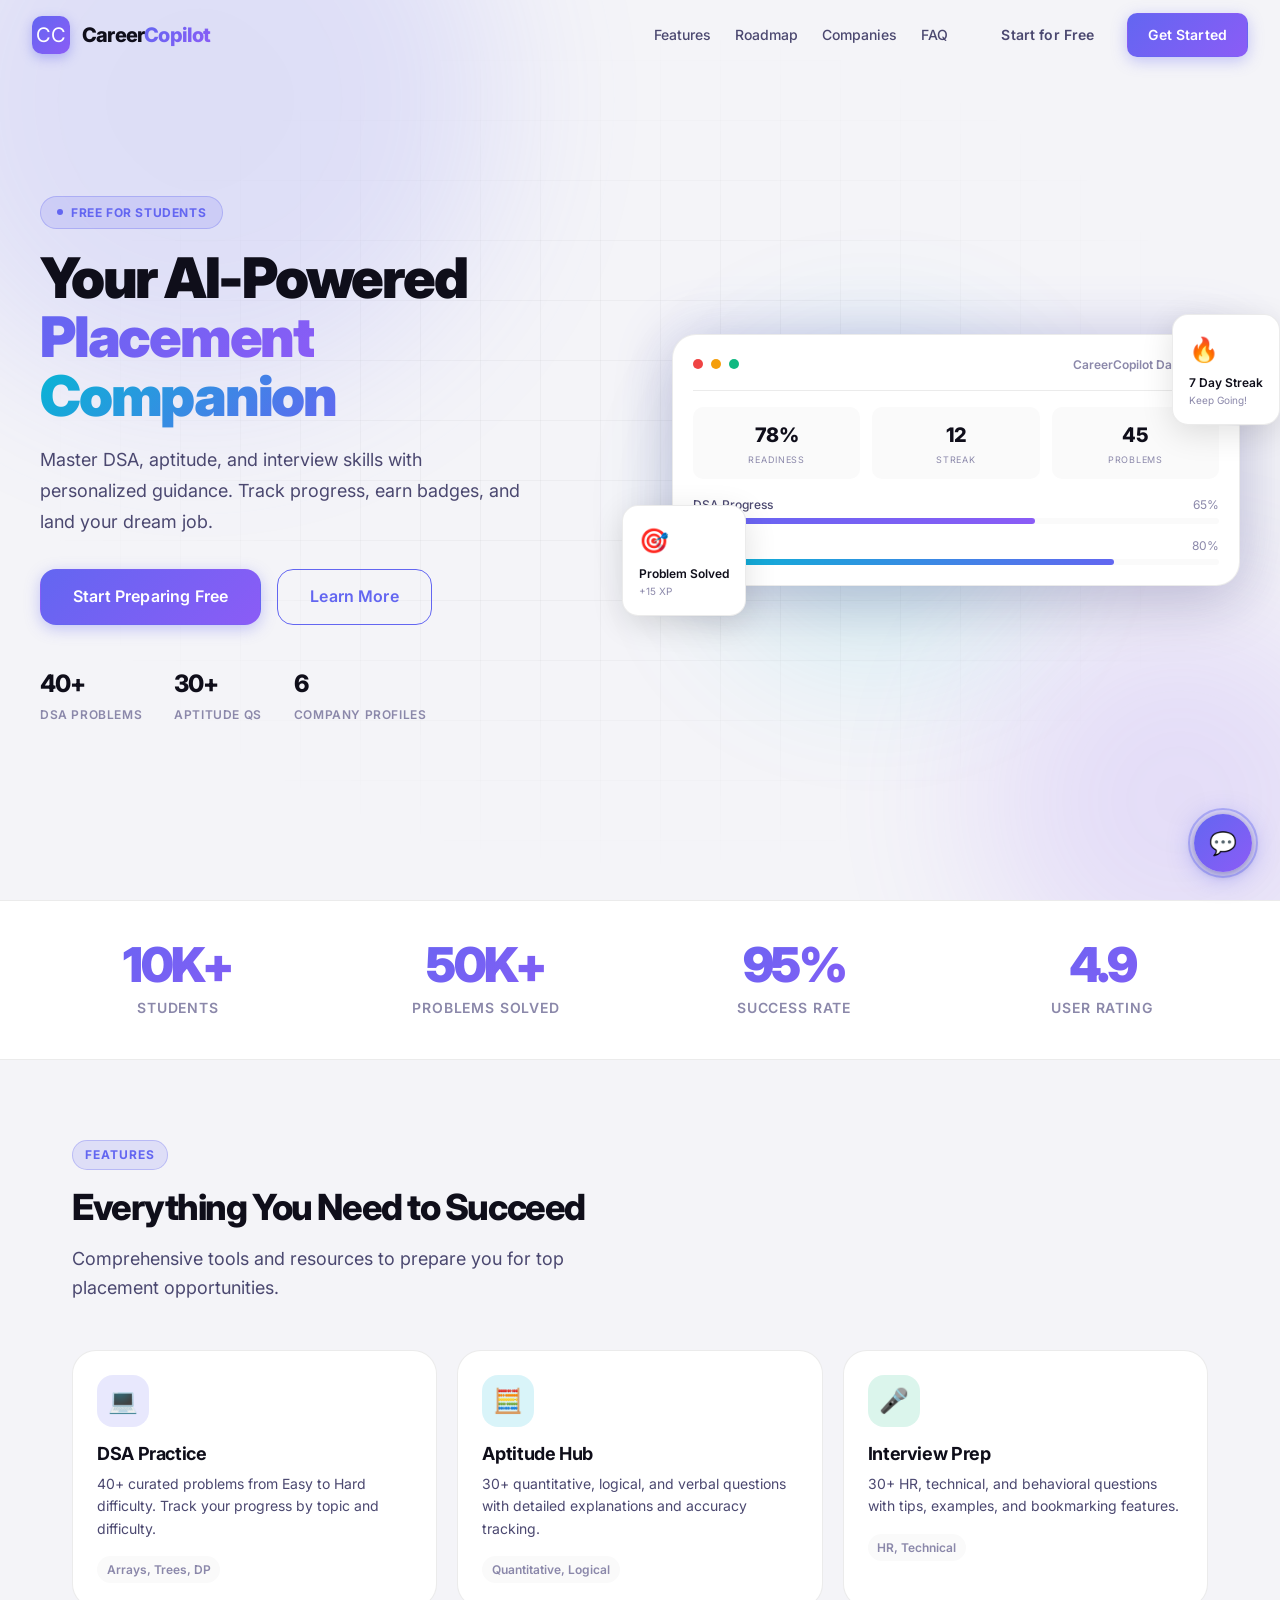
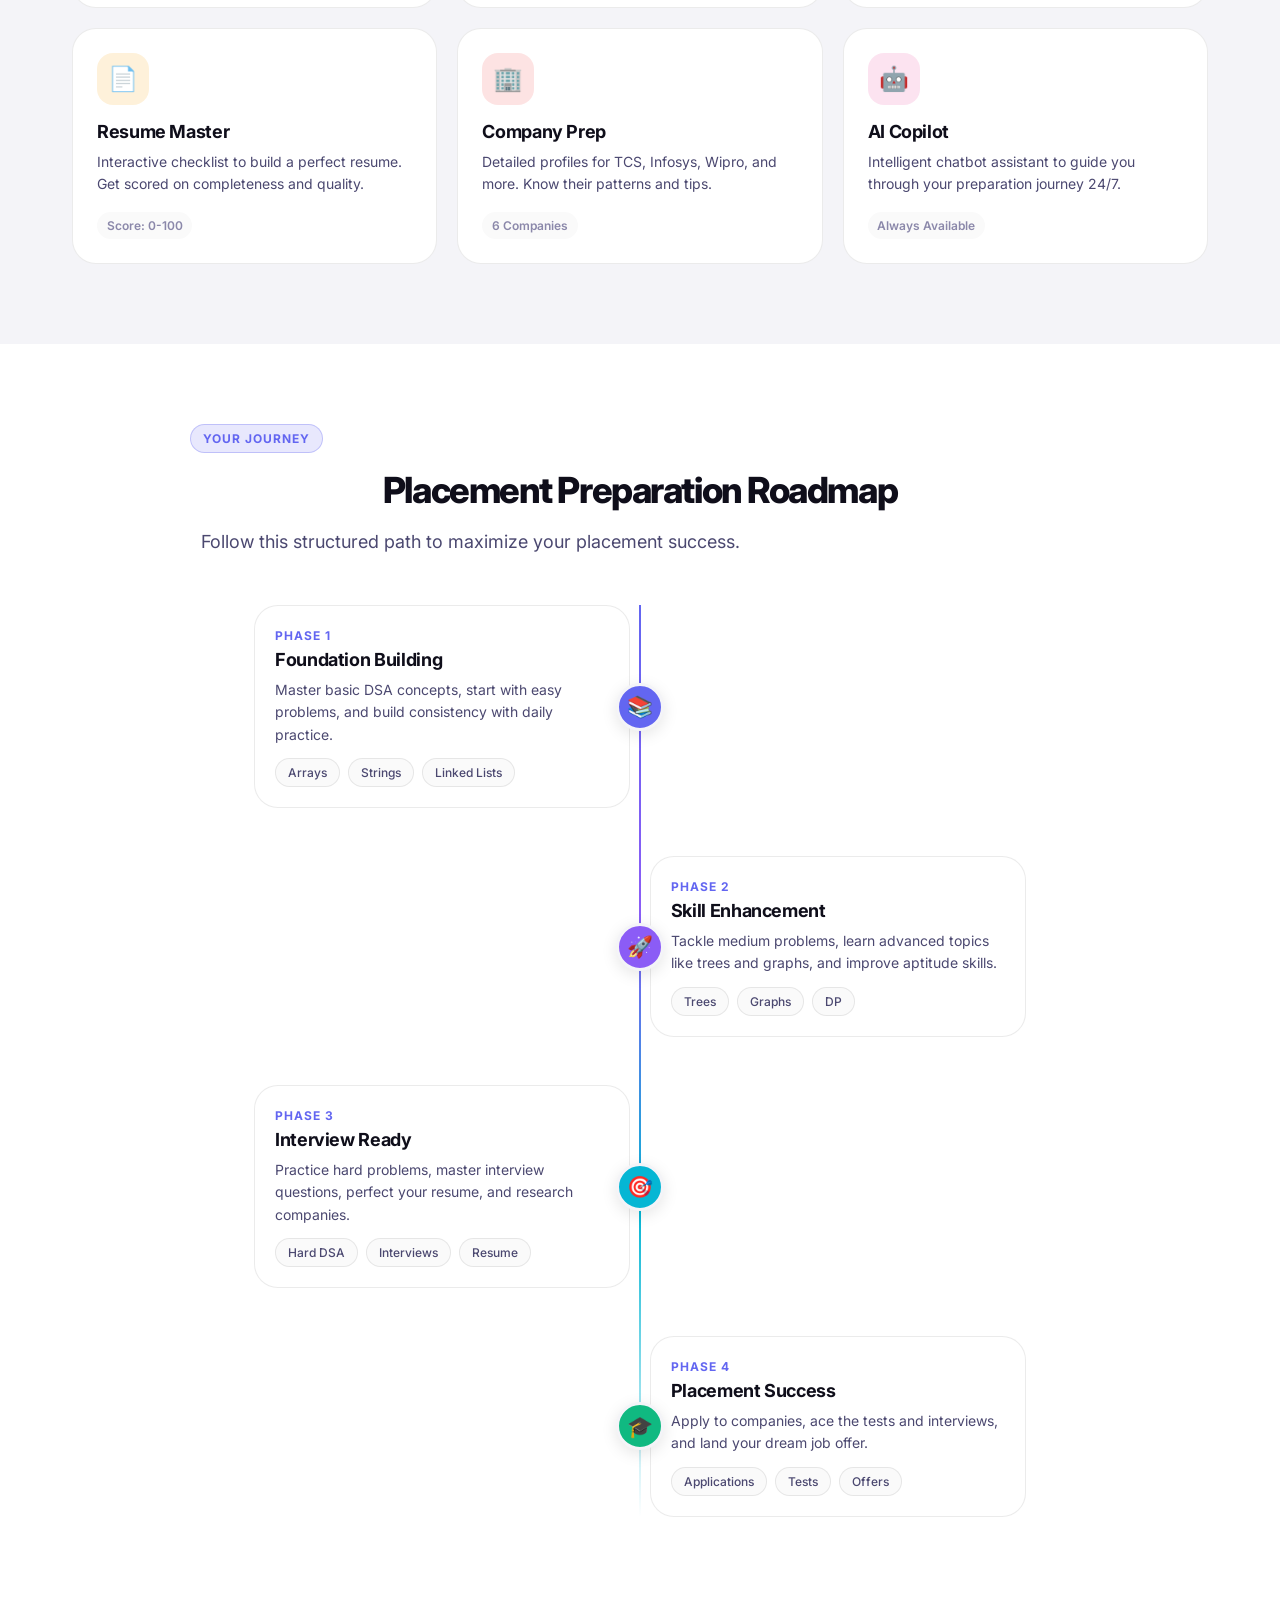
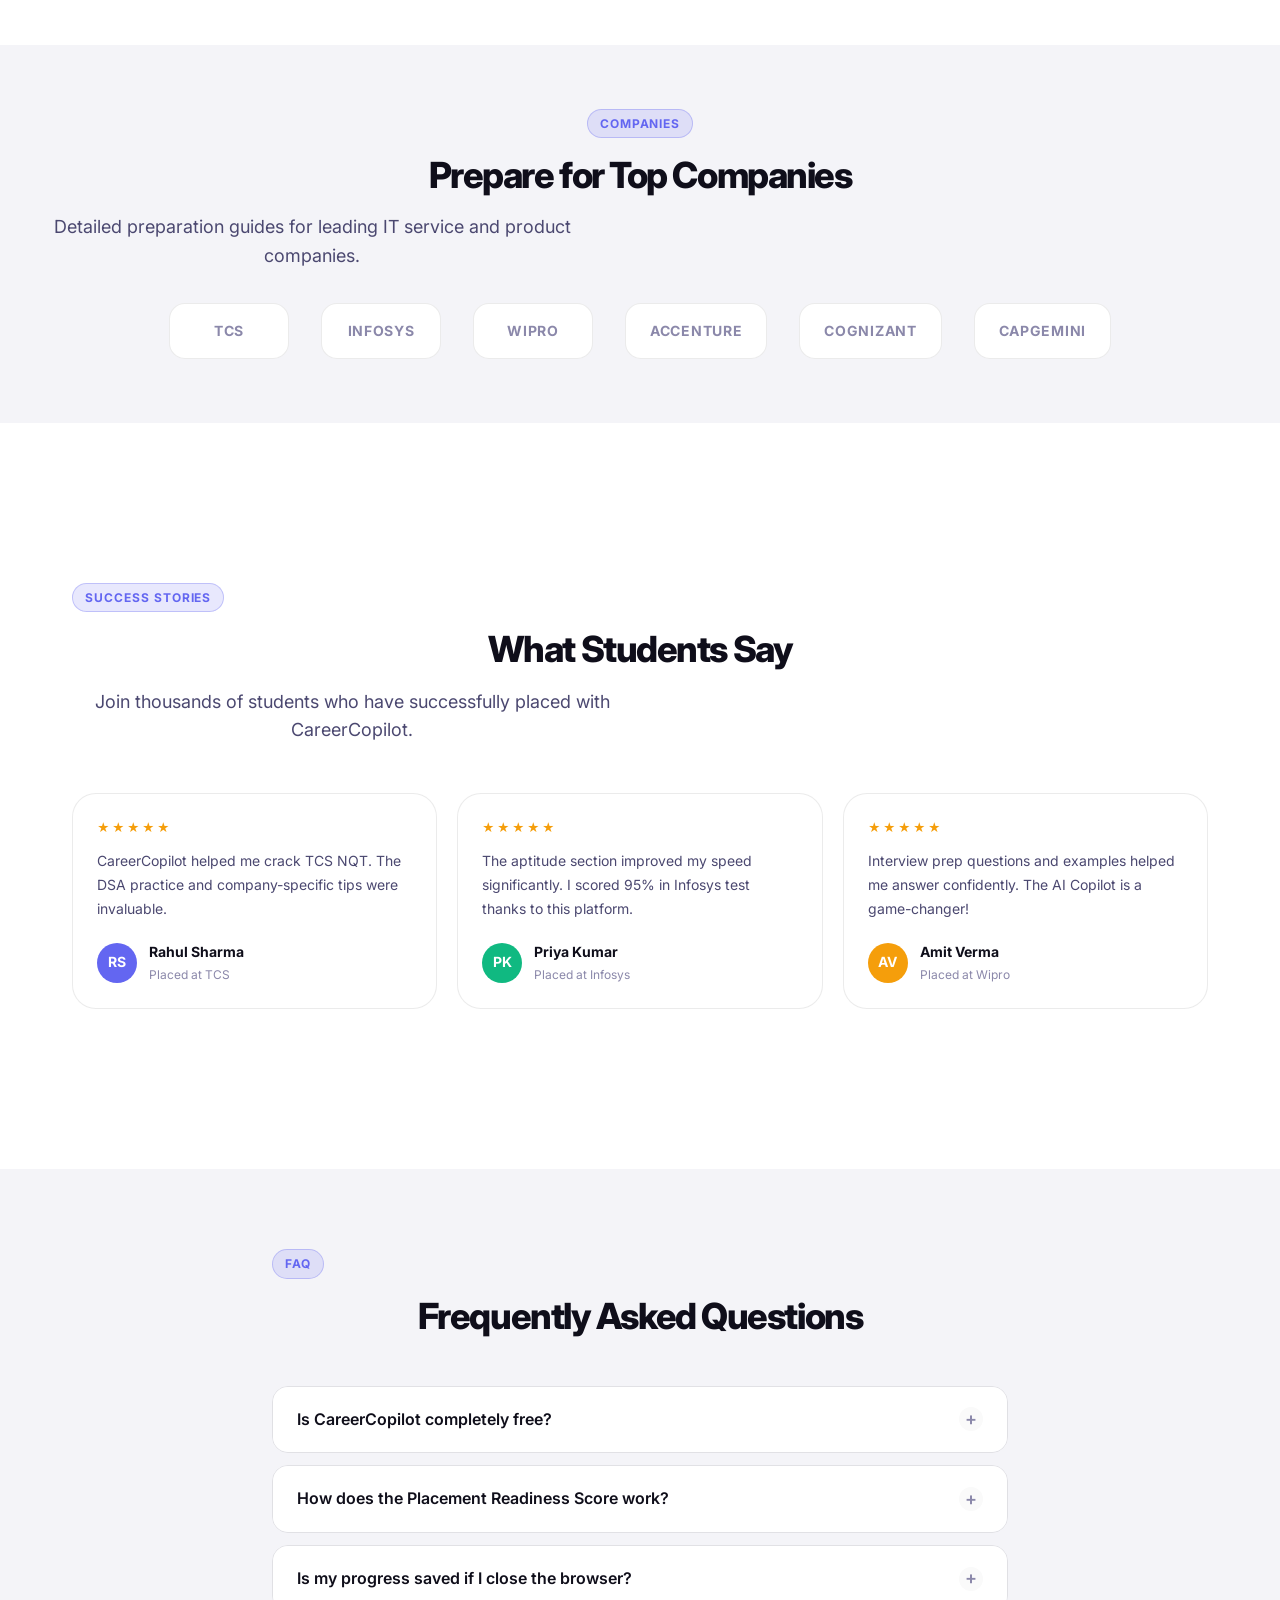
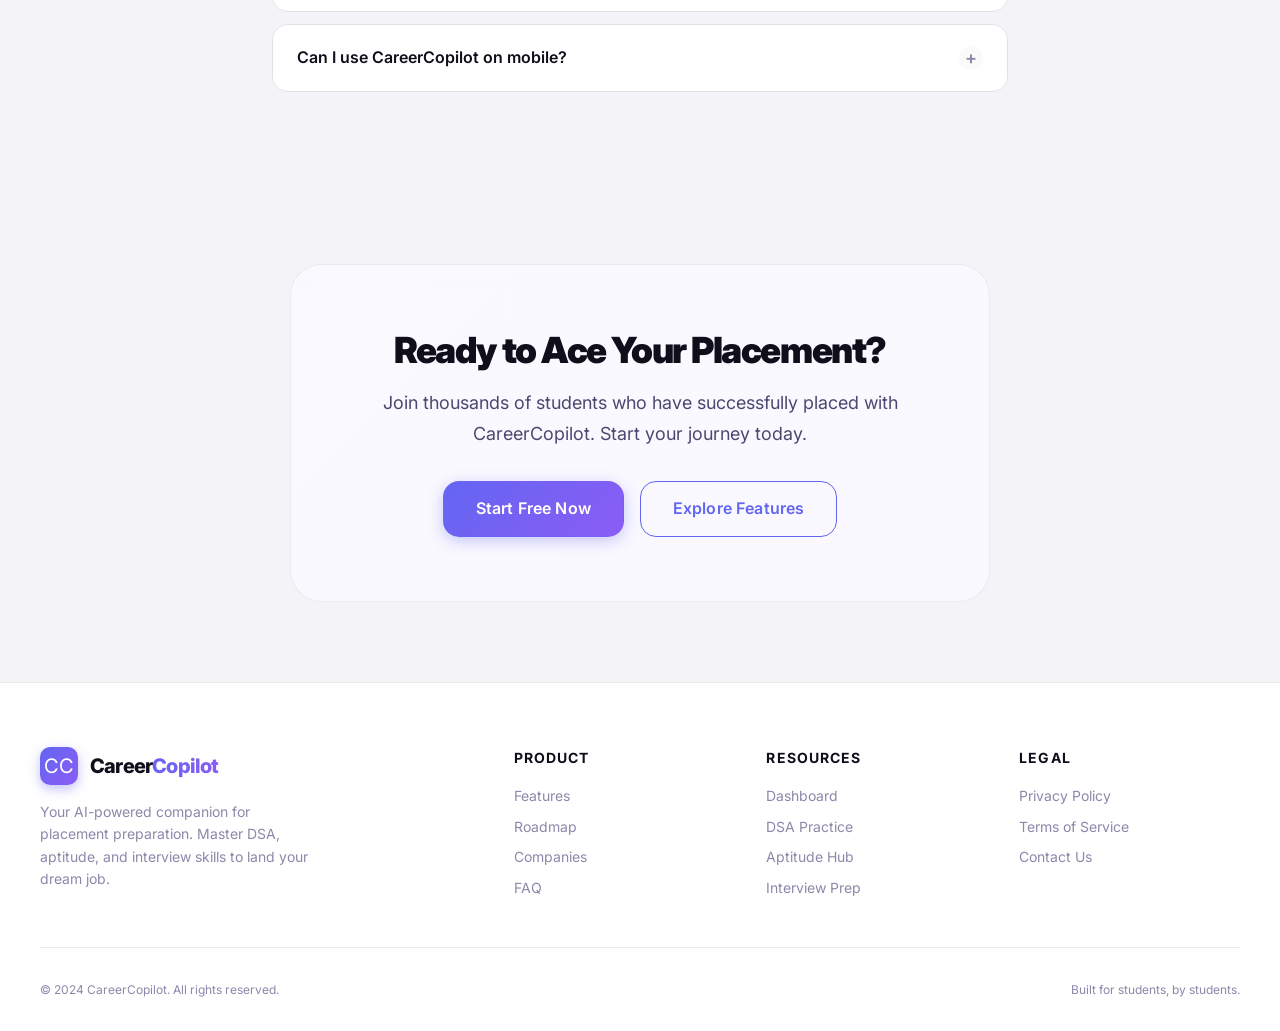
==== commit ba401189: "CareerCopilot major update" ====
--- a/index.html
+++ b/index.html
@@ -4,6 +4,8 @@
 <meta charset="UTF-8">
 <meta name="viewport" content="width=device-width, initial-scale=1.0">
 <title>CareerCopilot — Your AI-Powered Placement Preparation Companion</title>
+<link rel=icon href=favicon.svg type=image/svg+xml>
+
 <meta name="description" content="Ace your placement preparation with CareerCopilot. Practice DSA, aptitude, interview questions, and track your progress with AI-powered guidance.">
 <link rel="stylesheet" href="css/designsystem.css">
 <link rel="stylesheet" href="css/landing.css">
@@ -14,7 +16,9 @@
 <!-- Landing Navigation -->
 <nav class="landing-nav">
   <a href="index.html" class="nav-brand">
-    <div class="nav-brand-icon">CC</div>
+    <div class
+    
+    ="nav-brand-icon">CC</div>
     <div class="nav-brand-name">Career<span>Copilot</span></div>
   </a>
   <div class="nav-links">
@@ -24,8 +28,8 @@
     <a href="#faq">FAQ</a>
   </div>
   <div class="nav-actions">
-    <a href=" dashboard.html" class="btn btn-ghost">Login</a>
-    <a href="dashboard.html" class="btn btn-primary">Get Started</a>
+    <a href="dashboard.html?profile=1" class="btn btn-ghost">Start for Free</a>
+    <a href="dashboard.html?profile=1" class="btn btn-primary">Get Started</a>
   </div>
   <button class="nav-mobile-btn">☰</button>
 </nav>
@@ -53,7 +57,7 @@
         Master DSA, aptitude, and interview skills with personalized guidance. Track progress, earn badges, and land your dream job.
       </p>
       <div class="hero-cta">
-        <a href="dashboard.html" class="btn btn-primary btn-lg">Start Preparing Free</a>
+        <a href="dashboard.html?profile=1" class="btn btn-primary btn-lg">Start Preparing Free</a>
         <a href="#features" class="btn btn-outline btn-lg">Learn More</a>
       </div>
       <div class="hero-stats">
@@ -388,7 +392,7 @@
     <h2 class="cta-title">Ready to Ace Your Placement?</h2>
     <p class="cta-desc">Join thousands of students who have successfully placed with CareerCopilot. Start your journey today.</p>
     <div class="cta-actions">
-      <a href="dashboard.html" class="btn btn-primary btn-lg">Start Free Now</a>
+      <a href="dashboard.html?profile=1" class="btn btn-primary btn-lg">Start Free Now</a>
       <a href="#features" class="btn btn-outline btn-lg">Explore Features</a>
     </div>
   </div>
@@ -445,6 +449,7 @@
 <script src="js/data.js"></script>
 <script src="js/theme.js"></script>
 <script src="js/main.js"></script>
+<script src="js/onboarding.js"></script>
 <script src="js/chatbot.js"></script>
 <script src="js/chatbot-ui.js"></script>
 </body>
